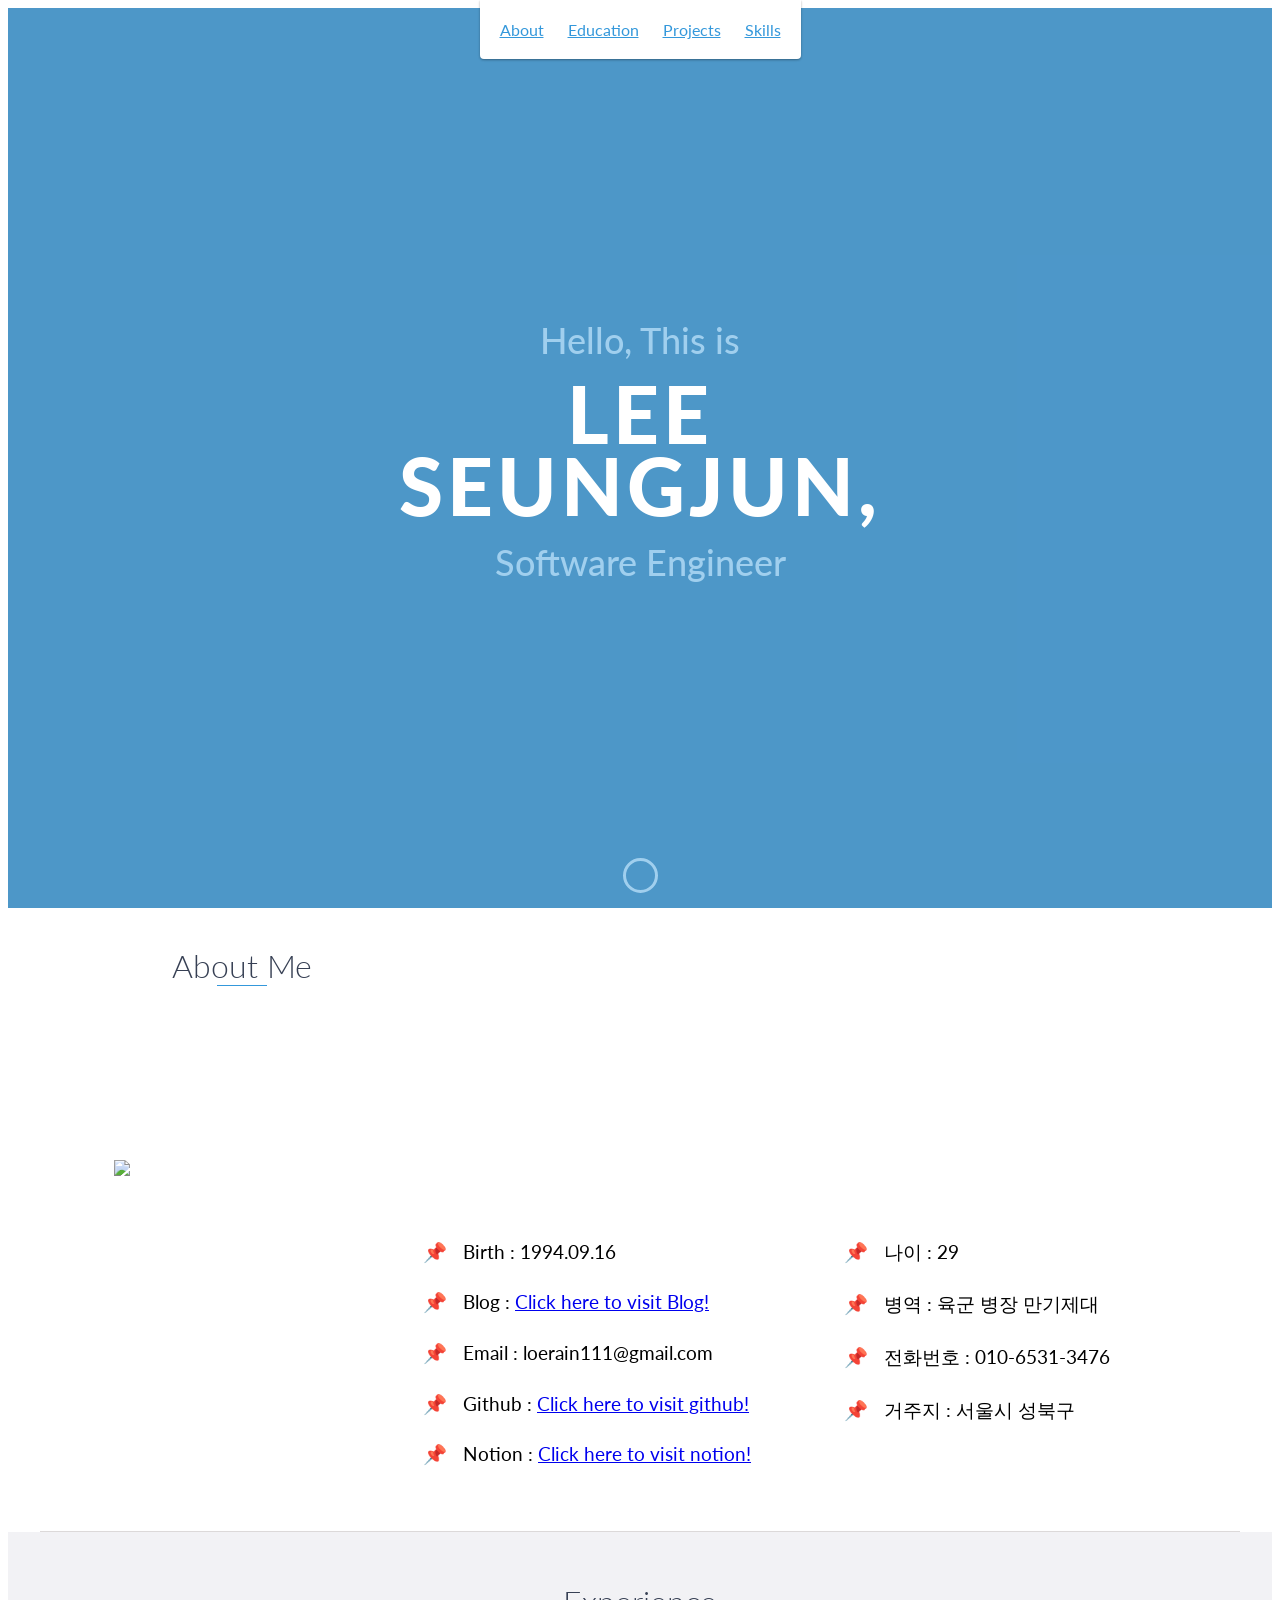
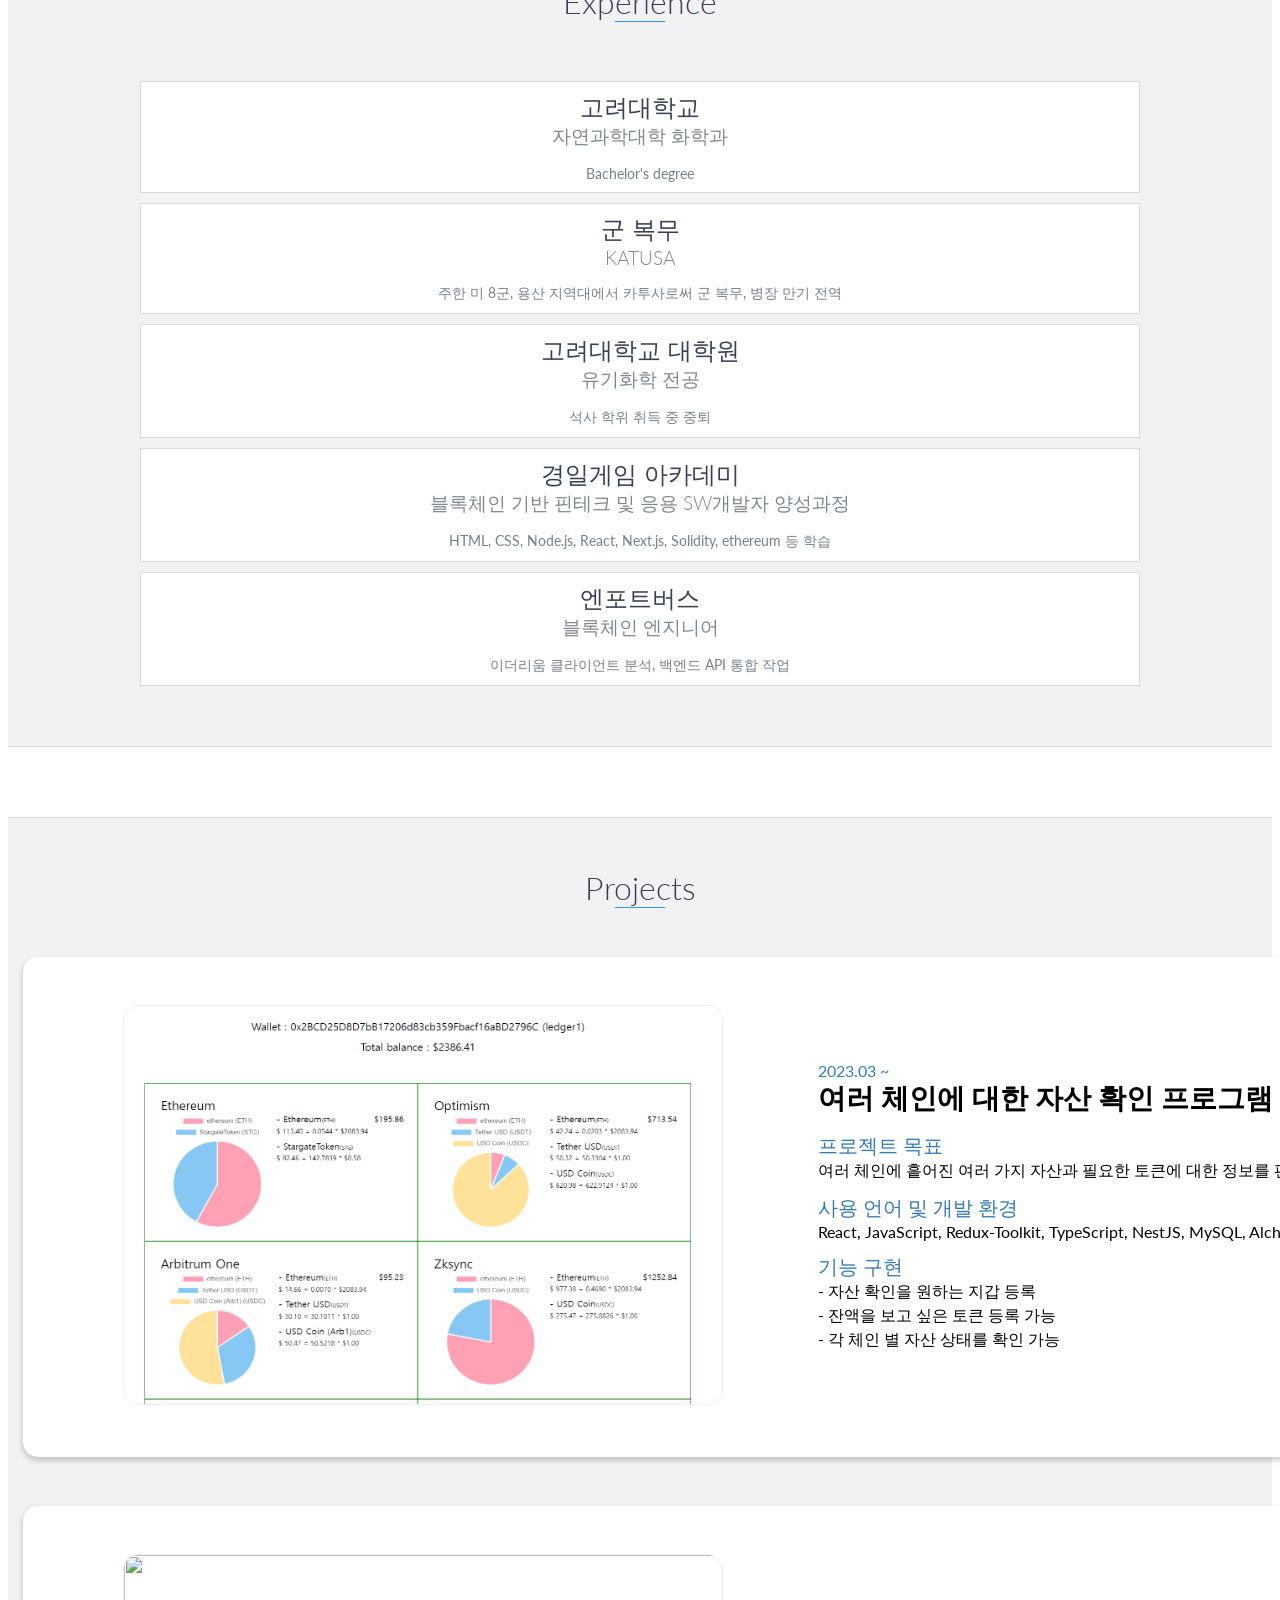
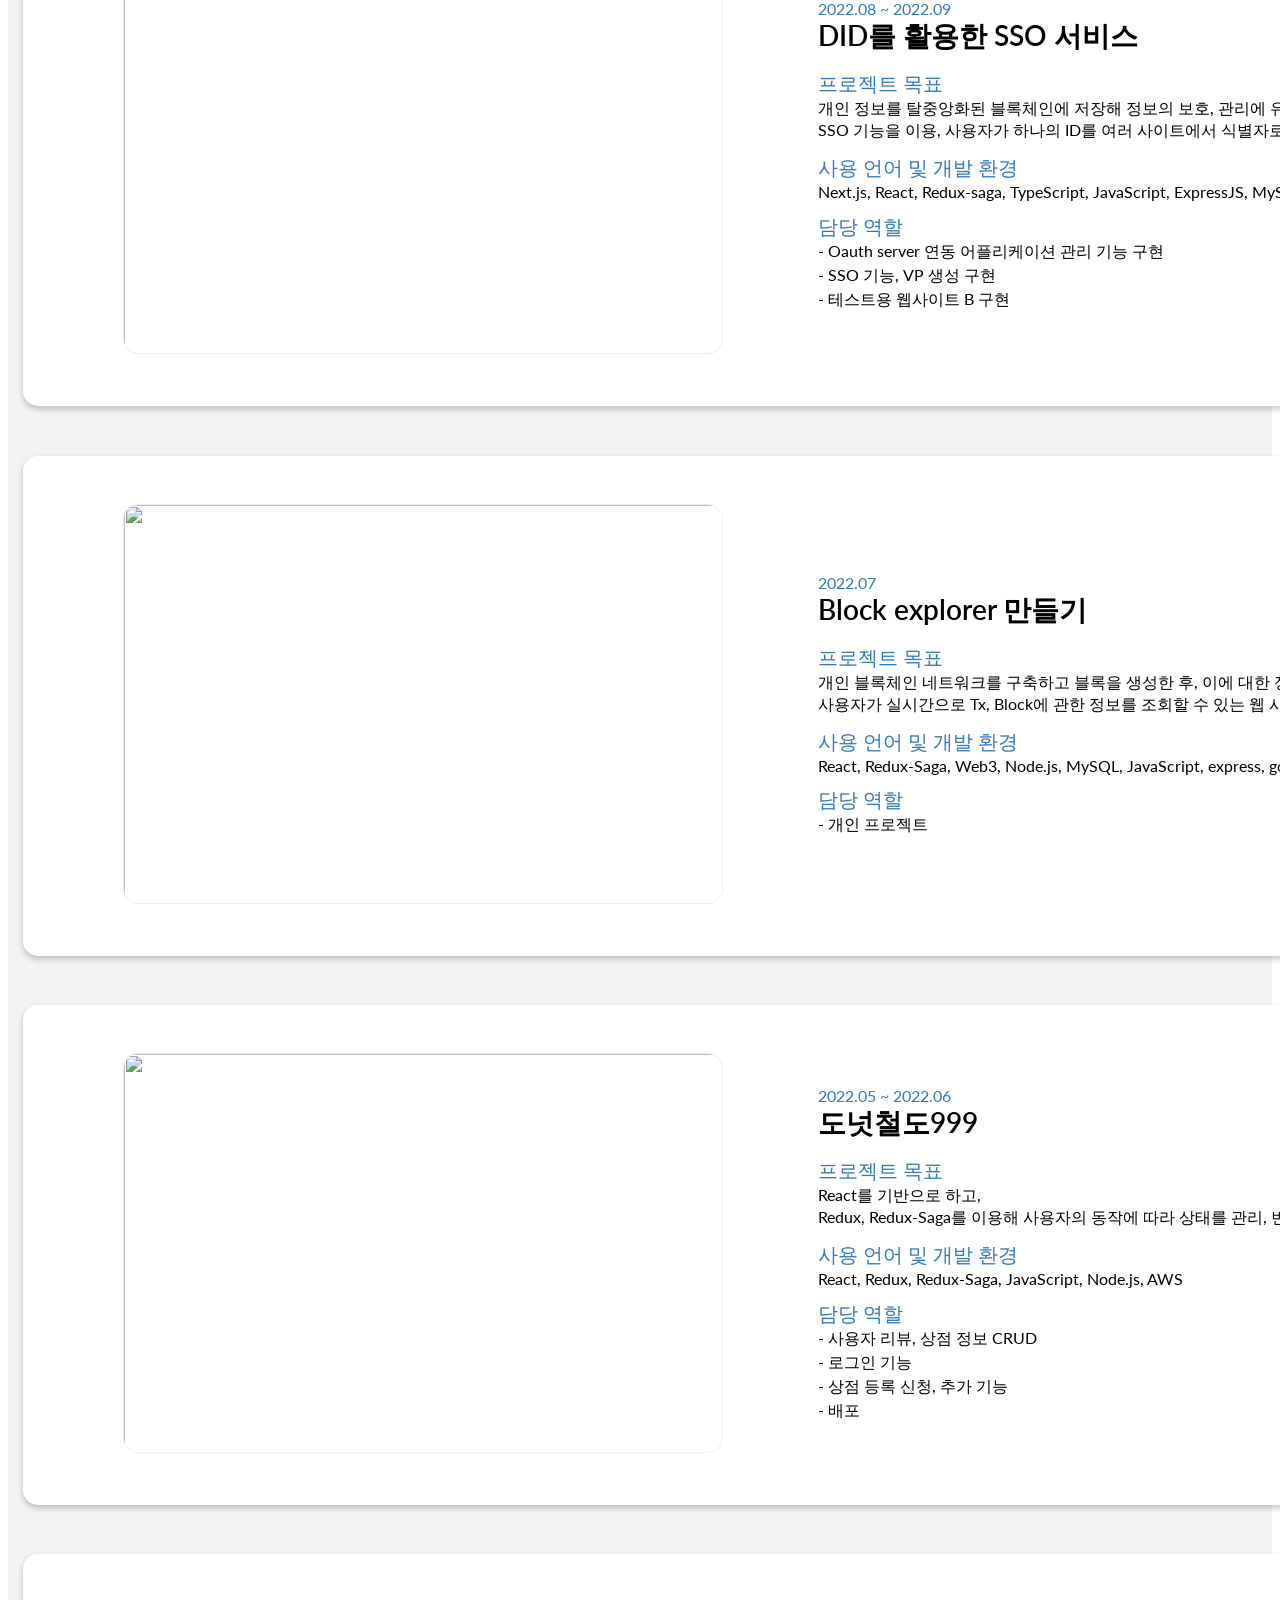
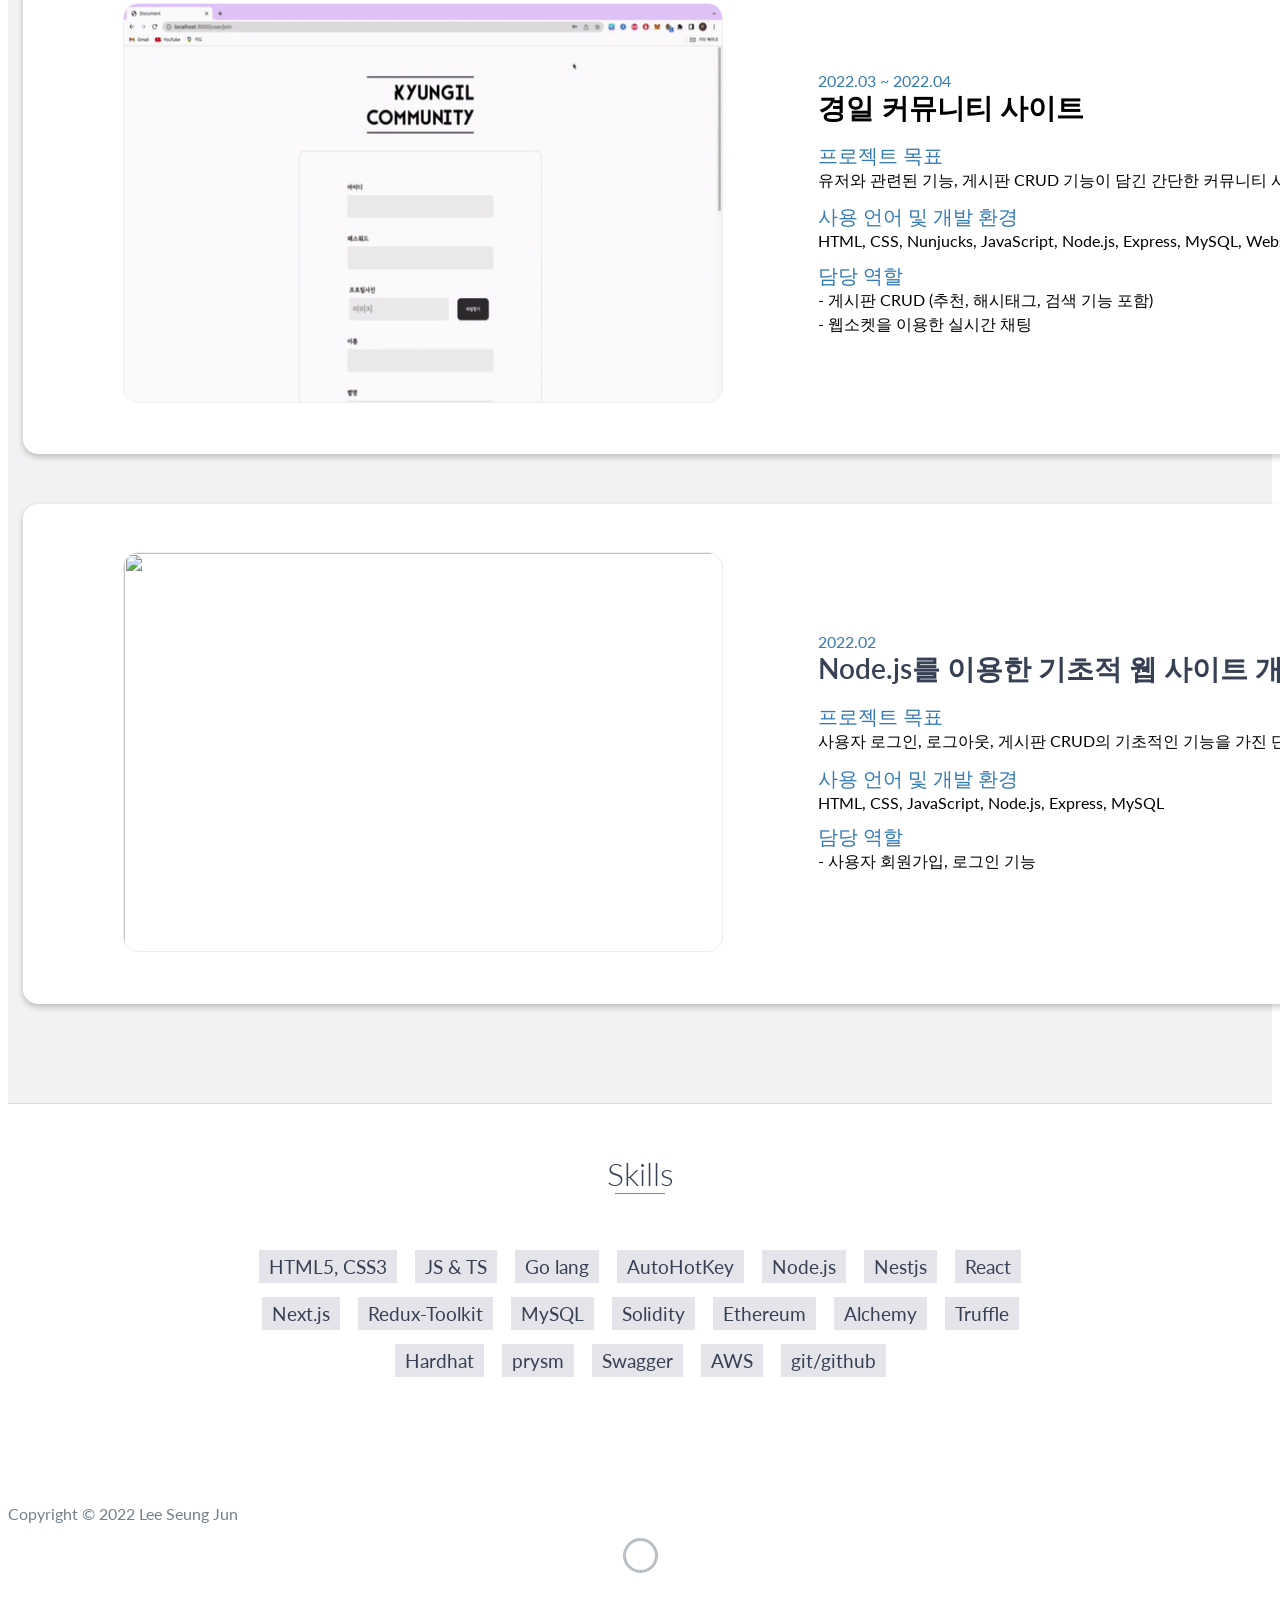
==== index.html @ 58c40185 "minor fix" ====
<!DOCTYPE html>
<html class="no-js" lang="en">
        <head>
                <meta charset="utf-8" />
                <meta http-equiv="X-UA-Compatible" content="IE=edge" />
                <meta
                        name="viewport"
                        content="width=device-width, initial-scale=1"
                />
                <title>Lee SeungJun Portfolio</title>
                <link
                        rel="shortcut icon"
                        href="favicon.ico"
                        type="image/x-icon"
                />
                <link rel="icon" href="favicon.ico" type="image/x-icon" />
                <link
                        href="https://fonts.googleapis.com/css?family=Lato:300,400,700,900"
                        rel="stylesheet"
                />
                <link
                        rel="stylesheet"
                        href="libs/font-awesome/css/font-awesome.min.css"
                />
                <link href="css/bootstrap.min.css" rel="stylesheet" />
                <link href="css/styles.css" rel="stylesheet" />
        </head>

        <body>
                <div id="mobile-menu-open" class="shadow-large">
                        <i class="fa fa-bars" aria-hidden="true"></i>
                </div>
                <!-- End #mobile-menu-toggle -->
                <header>
                        <div id="mobile-menu-close">
                                <span>Close</span>
                                <i class="fa fa-times" aria-hidden="true"></i>
                        </div>
                        <ul id="menu" class="shadow">
                                <li>
                                        <a href="#about">About</a>
                                </li>
                                <li>
                                        <a href="#education">Education</a>
                                </li>
                                <li>
                                        <a href="#projects">Projects</a>
                                </li>
                                <li>
                                        <a href="#skills">Skills</a>
                                </li>
                        </ul>
                </header>
                <!-- End header -->

                <div id="lead">
                        <div id="lead-content">
                                <h2>Hello, This is</h2>
                                <h1>Lee SeungJun,</h1>
                                <h2>Software Engineer</h2>
                        </div>
                        <!-- End #lead-content -->

                        <div id="lead-overlay"></div>

                        <div id="lead-down">
                                <span>
                                        <i
                                                class="fa fa-chevron-down"
                                                aria-hidden="true"
                                        ></i>
                                </span>
                        </div>
                        <!-- End #lead-down -->
                </div>
                <!-- End #lead -->

                <div id="about">
                        <div class="container">
                                <div class="row">
                                        <div class="col-md-4">
                                                <h2
                                                        class="heading"
                                                        id="aboutMe"
                                                >
                                                        About Me
                                                </h2>
                                        </div>

                                        <div class="myInfo">
                                                <div class="profile_image">
                                                        <img
                                                                src="images/me2.jpeg"
                                                        />
                                                </div>

                                                <div class="informations">
                                                        <div>
                                                                <ul>
                                                                        <li>
                                                                                Birth
                                                                                :
                                                                                1994.09.16
                                                                        </li>
                                                                        <li
                                                                                id="blog"
                                                                        >
                                                                                Blog
                                                                                :
                                                                                <a
                                                                                        href="https://liferesetbutton.tistory.com"
                                                                                >
                                                                                        Click
                                                                                        here
                                                                                        to
                                                                                        visit
                                                                                        Blog!
                                                                                </a>
                                                                        </li>
                                                                        <li>
                                                                                Email
                                                                                :
                                                                                loerain111@gmail.com
                                                                        </li>
                                                                        <li
                                                                                id="github"
                                                                        >
                                                                                Github
                                                                                :
                                                                                <a
                                                                                        href="https://github.com/steamdollar"
                                                                                >
                                                                                        Click
                                                                                        here
                                                                                        to
                                                                                        visit
                                                                                        github!
                                                                                </a>
                                                                        </li>
                                                                        <li
                                                                                id="notion"
                                                                        >
                                                                                Notion
                                                                                :
                                                                                <a
                                                                                        href="https://marsh-fan-c4d.notion.site/Study-c87c4e9a7981449e97b9efefe4740641"
                                                                                >
                                                                                        Click
                                                                                        here
                                                                                        to
                                                                                        visit
                                                                                        notion!
                                                                                </a>
                                                                        </li>
                                                                </ul>
                                                        </div>
                                                </div>
                                                <div class="informations">
                                                        <div>
                                                                <ul>
                                                                        <li>
                                                                                나이
                                                                                :
                                                                                29
                                                                        </li>
                                                                        <li>
                                                                                병역
                                                                                :
                                                                                육군
                                                                                병장
                                                                                만기제대
                                                                        </li>
                                                                        <li>
                                                                                전화번호
                                                                                :
                                                                                010-6531-3476
                                                                        </li>
                                                                        <li>
                                                                                거주지
                                                                                :
                                                                                서울시
                                                                                성북구
                                                                        </li>
                                                                </ul>
                                                        </div>
                                                </div>
                                        </div>
                                </div>
                        </div>
                </div>
                <!-- End #about -->

                <div id="experience" class="background-alt">
                        <h2 class="heading">Experience</h2>

                        <div id="experience-timeline">
                                <div data-date="Mar 2014 – Feb 2020">
                                        <h3>고려대학교</h3>
                                        <h4>자연과학대학 화학과</h4>
                                        <p>Bachelor's degree</p>
                                </div>

                                <div data-date="Dec 2016 – Sep 2018">
                                        <h3>군 복무</h3>
                                        <h4>KATUSA</h4>
                                        <p>
                                                주한 미 8군, 용산 지역대에서
                                                카투사로써 군 복무, 병장 만기
                                                전역
                                        </p>
                                </div>

                                <div data-date="Mar 2020 – Sep 2021">
                                        <h3>고려대학교 대학원</h3>
                                        <h4>유기화학 전공</h4>
                                        <p>석사 학위 취득 중 중퇴</p>
                                </div>

                                <div data-date="Dec 2021 – Oct 2022">
                                        <h3>경일게임 아카데미</h3>
                                        <h4>
                                                블록체인 기반 핀테크 및 응용
                                                SW개발자 양성과정
                                        </h4>
                                        <p>
                                                HTML, CSS, Node.js, React,
                                                Next.js, Solidity, ethereum 등
                                                학습
                                        </p>
                                </div>

                                <div data-date="Oct 2022 – present">
                                        <h3>엔포트버스</h3>
                                        <h4>블록체인 엔지니어</h4>
                                        <p>
                                                이더리움 클라이언트 분석, 백엔드
                                                API 통합 작업
                                        </p>
                                </div>
                        </div>
                </div>
                <!-- End #experience -->

                <div id="education">
                        <!-- <h2 class="heading">Education</h2>
        <div class="education-block">
            <h3>Korea University</h3>
            <span class="education-date">Mar 2014 - Feb 2020</span>
            <h4>Bachelor of Chemistry</h4>
            <p>
                
            </p>
        </div> -->
                        <!-- End .education-block -->

                        <!-- <div class="education-block">
            <h3>University of Ottawa</h3>
            <span class="education-date">Sept 2016 - Sept 2017</span>
            <h4>Bachelor of Science in Computer Science</h4>
            <ul>
                <li>
                    Lorem ipsum dolor sit amet, consectetur adipiscing elit.
                </li>
                <li>
                    Lorem ipsum dolor sit amet, consectetur adipiscing elit.
                </li>
                <li>
                    Lorem ipsum dolor sit amet, consectetur adipiscing elit.
                </li>
            </ul>
        </div> -->
                        <!-- End .education-block -->
                </div>
                <!-- End #education -->

                <div id="projects" class="background-alt">
                        <h2 class="heading">Projects</h2>
                        <div class="container">
                                <div class="row">
                                        <div
                                                class="project shadow-large project_box"
                                        >
                                                <div
                                                        class="project-image project_image"
                                                >
                                                        <a
                                                                href="https://github.com/steamdollar/calculator"
                                                        >
                                                                <img
                                                                        src="images/wallet_asset.PNG"
                                                                />
                                                        </a>
                                                </div>
                                                <!-- End .project-image -->
                                                <div
                                                        class="project-info project_info"
                                                >
                                                        <span
                                                                class="project_date"
                                                                >2023.03 ~</span
                                                        >
                                                        <h3
                                                                class="project_title"
                                                                id="DID_title"
                                                        >
                                                                <a
                                                                        href="https://github.com/steamdollar/calculator"
                                                                        >여러
                                                                        체인에
                                                                        대한
                                                                        자산
                                                                        확인
                                                                        프로그램</a
                                                                >
                                                        </h3>
                                                        <div>
                                                                <div
                                                                        class="conditions"
                                                                >
                                                                        <span
                                                                                class="info_metadata"
                                                                                >프로젝트
                                                                                목표</span
                                                                        >
                                                                        <div>
                                                                                여러
                                                                                체인에
                                                                                흩어진
                                                                                여러
                                                                                가지
                                                                                자산과
                                                                                필요한
                                                                                토큰에
                                                                                대한
                                                                                정보를
                                                                                편리하게
                                                                                확인
                                                                        </div>
                                                                </div>
                                                                <div
                                                                        class="conditions"
                                                                >
                                                                        <span
                                                                                class="info_metadata"
                                                                                >사용
                                                                                언어
                                                                                및
                                                                                개발
                                                                                환경</span
                                                                        >
                                                                        <div>
                                                                                React,
                                                                                JavaScript,
                                                                                Redux-Toolkit,
                                                                                TypeScript,
                                                                                NestJS,
                                                                                MySQL,
                                                                                Alchemy,
                                                                                Infura,
                                                                                EthersJS
                                                                        </div>
                                                                </div>
                                                                <div>
                                                                        <span
                                                                                class="info_metadata"
                                                                                >기능
                                                                                구현
                                                                        </span>
                                                                        <div
                                                                                class="role"
                                                                        >
                                                                                <div>
                                                                                        -
                                                                                        자산
                                                                                        확인을
                                                                                        원하는
                                                                                        지갑
                                                                                        등록
                                                                                </div>
                                                                                <div>
                                                                                        -
                                                                                        잔액을
                                                                                        보고
                                                                                        싶은
                                                                                        토큰
                                                                                        등록
                                                                                        가능
                                                                                </div>
                                                                                <div>
                                                                                        -
                                                                                        각
                                                                                        체인
                                                                                        별
                                                                                        자산
                                                                                        상태를
                                                                                        확인
                                                                                        가능
                                                                                </div>
                                                                        </div>
                                                                </div>
                                                        </div>
                                                </div>
                                                <!-- End .project-info -->
                                        </div>
                                        <!-- End .project -->
                                        <div
                                                class="project shadow-large project_box"
                                        >
                                                <div
                                                        class="project-image project_image"
                                                >
                                                        <a
                                                                href="https://github.com/steamdollar/DID_Project"
                                                        >
                                                                <img
                                                                        src="images/DID_main.png"
                                                                />
                                                        </a>
                                                </div>
                                                <!-- End .project-image -->
                                                <div
                                                        class="project-info project_info"
                                                >
                                                        <span
                                                                class="project_date"
                                                                >2022.08 ~
                                                                2022.09</span
                                                        >
                                                        <h3
                                                                class="project_title"
                                                                id="DID_title"
                                                        >
                                                                <a
                                                                        href="https://github.com/steamdollar/DID_Project"
                                                                        >DID를
                                                                        활용한
                                                                        SSO
                                                                        서비스</a
                                                                >
                                                        </h3>
                                                        <div>
                                                                <div
                                                                        class="conditions"
                                                                >
                                                                        <span
                                                                                class="info_metadata"
                                                                                >프로젝트
                                                                                목표</span
                                                                        >
                                                                        <div>
                                                                                개인
                                                                                정보를
                                                                                탈중앙화된
                                                                                블록체인에
                                                                                저장해
                                                                                정보의
                                                                                보호,
                                                                                관리에
                                                                                유리하도록
                                                                                하고,
                                                                                <br />
                                                                                SSO
                                                                                기능을
                                                                                이용,
                                                                                사용자가
                                                                                하나의
                                                                                ID를
                                                                                여러
                                                                                사이트에서
                                                                                식별자로
                                                                                사용할
                                                                                수
                                                                                있는
                                                                                서비스
                                                                                구현
                                                                        </div>
                                                                </div>
                                                                <div
                                                                        class="conditions"
                                                                >
                                                                        <span
                                                                                class="info_metadata"
                                                                                >사용
                                                                                언어
                                                                                및
                                                                                개발
                                                                                환경</span
                                                                        >
                                                                        <div>
                                                                                Next.js,
                                                                                React,
                                                                                Redux-saga,
                                                                                TypeScript,
                                                                                JavaScript,
                                                                                ExpressJS,
                                                                                MySQL,
                                                                                Alchemy,
                                                                                Web3.js,
                                                                                AWS,
                                                                                swagger
                                                                        </div>
                                                                </div>
                                                                <div>
                                                                        <span
                                                                                class="info_metadata"
                                                                                >담당
                                                                                역할</span
                                                                        >
                                                                        <div
                                                                                class="role"
                                                                        >
                                                                                <div>
                                                                                        -
                                                                                        Oauth
                                                                                        server
                                                                                        연동
                                                                                        어플리케이션
                                                                                        관리
                                                                                        기능
                                                                                        구현
                                                                                </div>
                                                                                <div>
                                                                                        -
                                                                                        SSO
                                                                                        기능,
                                                                                        VP
                                                                                        생성
                                                                                        구현
                                                                                </div>
                                                                                <div>
                                                                                        -
                                                                                        테스트용
                                                                                        웹사이트
                                                                                        B
                                                                                        구현
                                                                                </div>
                                                                        </div>
                                                                </div>
                                                        </div>
                                                </div>
                                                <!-- End .project-info -->
                                        </div>
                                        <!-- End .project -->

                                        <div
                                                class="project shadow-large project_box"
                                        >
                                                <div
                                                        class="project-image project_image"
                                                >
                                                        <a
                                                                href="https://github.com/steamdollar/block_explorer"
                                                        >
                                                                <img
                                                                        src="images/blk_ex_viewBlock.png"
                                                                />
                                                        </a>
                                                </div>
                                                <!-- End .project-image -->
                                                <div
                                                        class="project-info project_info"
                                                >
                                                        <span
                                                                class="project_date"
                                                                >2022.07</span
                                                        >
                                                        <h3
                                                                class="project_title"
                                                        >
                                                                <a
                                                                        href="https://github.com/steamdollar/block_explorer"
                                                                >
                                                                        Block
                                                                        explorer
                                                                        만들기
                                                                </a>
                                                        </h3>
                                                        <div>
                                                                <div
                                                                        class="conditions"
                                                                >
                                                                        <span
                                                                                class="info_metadata"
                                                                                >프로젝트
                                                                                목표</span
                                                                        >
                                                                        <div>
                                                                                개인
                                                                                블록체인
                                                                                네트워크를
                                                                                구축하고
                                                                                블록을
                                                                                생성한
                                                                                후,
                                                                                이에
                                                                                대한
                                                                                정보를
                                                                                가져와
                                                                                <br />사용자가
                                                                                실시간으로
                                                                                Tx,
                                                                                Block에
                                                                                관한
                                                                                정보를
                                                                                조회할
                                                                                수
                                                                                있는
                                                                                웹
                                                                                사이트
                                                                                만들기
                                                                        </div>
                                                                </div>
                                                                <div
                                                                        class="conditions"
                                                                >
                                                                        <span
                                                                                class="info_metadata"
                                                                                >사용
                                                                                언어
                                                                                및
                                                                                개발
                                                                                환경</span
                                                                        >
                                                                        <div>
                                                                                React,
                                                                                Redux-Saga,
                                                                                Web3,
                                                                                Node.js,
                                                                                MySQL,
                                                                                JavaScript,
                                                                                express,
                                                                                go-ethereum,
                                                                                Truffle
                                                                        </div>
                                                                </div>
                                                                <div>
                                                                        <span
                                                                                class="info_metadata"
                                                                                >담당
                                                                                역할</span
                                                                        >
                                                                        <div
                                                                                class="role"
                                                                        >
                                                                                <div>
                                                                                        -
                                                                                        개인
                                                                                        프로젝트
                                                                                </div>
                                                                        </div>
                                                                </div>
                                                        </div>
                                                </div>
                                                <!-- End .project-info -->
                                        </div>
                                        <!-- End .project -->

                                        <div
                                                class="project shadow-large project_box"
                                        >
                                                <div
                                                        class="project-image project_image"
                                                >
                                                        <a
                                                                href="https://github.com/steamdollar/ReactProject_donut999"
                                                        >
                                                                <img
                                                                        src="images/donut999_main.gif"
                                                                />
                                                        </a>
                                                </div>
                                                <!-- End .project-image -->
                                                <div
                                                        class="project-info project_info"
                                                >
                                                        <span
                                                                class="project_date"
                                                                >2022.05 ~
                                                                2022.06</span
                                                        >
                                                        <h3
                                                                class="project_title"
                                                        >
                                                                <a
                                                                        href="https://github.com/steamdollar/ReactProject_donut999"
                                                                >
                                                                        도넛철도999
                                                                </a>
                                                        </h3>
                                                        <div>
                                                                <div
                                                                        class="conditions"
                                                                >
                                                                        <span
                                                                                class="info_metadata"
                                                                                >프로젝트
                                                                                목표</span
                                                                        >
                                                                        <div>
                                                                                React를
                                                                                기반으로
                                                                                하고,
                                                                                <br />Redux,
                                                                                Redux-Saga를
                                                                                이용해
                                                                                사용자의
                                                                                동작에
                                                                                따라
                                                                                상태를
                                                                                관리,
                                                                                변경해주는
                                                                                리뷰
                                                                                사이트
                                                                                제작
                                                                        </div>
                                                                </div>
                                                                <div
                                                                        class="conditions"
                                                                >
                                                                        <span
                                                                                class="info_metadata"
                                                                                >사용
                                                                                언어
                                                                                및
                                                                                개발
                                                                                환경</span
                                                                        >
                                                                        <div>
                                                                                React,
                                                                                Redux,
                                                                                Redux-Saga,
                                                                                JavaScript,
                                                                                Node.js,
                                                                                AWS
                                                                        </div>
                                                                </div>
                                                                <div>
                                                                        <span
                                                                                class="info_metadata"
                                                                                >담당
                                                                                역할</span
                                                                        >
                                                                        <div
                                                                                class="role"
                                                                        >
                                                                                <div>
                                                                                        -
                                                                                        사용자
                                                                                        리뷰,
                                                                                        상점
                                                                                        정보
                                                                                        CRUD
                                                                                </div>
                                                                                <div>
                                                                                        -
                                                                                        로그인
                                                                                        기능
                                                                                </div>
                                                                                <div>
                                                                                        -
                                                                                        상점
                                                                                        등록
                                                                                        신청,
                                                                                        추가
                                                                                        기능
                                                                                </div>
                                                                                <div>
                                                                                        -
                                                                                        배포
                                                                                </div>
                                                                        </div>
                                                                </div>
                                                        </div>
                                                </div>
                                                <!-- End .project-info -->
                                        </div>
                                        <!-- End .project -->

                                        <div
                                                class="project shadow-large project_box"
                                        >
                                                <div
                                                        class="project-image project_image"
                                                >
                                                        <a
                                                                href="https://github.com/steamdollar/NodeProject"
                                                        >
                                                                <img
                                                                        src="images/kyungil_main.gif"
                                                                />
                                                        </a>
                                                </div>
                                                <!-- End .project-image -->
                                                <div
                                                        class="project-info project_info"
                                                >
                                                        <span
                                                                class="project_date"
                                                                >2022.03 ~
                                                                2022.04</span
                                                        >
                                                        <h3
                                                                class="project_title"
                                                        >
                                                                <a
                                                                        href="https://github.com/steamdollar/NodeProject"
                                                                >
                                                                        경일
                                                                        커뮤니티
                                                                        사이트
                                                                </a>
                                                        </h3>
                                                        <div>
                                                                <div
                                                                        class="conditions"
                                                                >
                                                                        <span
                                                                                class="info_metadata"
                                                                                >프로젝트
                                                                                목표</span
                                                                        >
                                                                        <div>
                                                                                유저와
                                                                                관련된
                                                                                기능,
                                                                                게시판
                                                                                CRUD
                                                                                기능이
                                                                                담긴
                                                                                간단한
                                                                                커뮤니티
                                                                                사이트
                                                                                제작
                                                                        </div>
                                                                </div>
                                                                <div
                                                                        class="conditions"
                                                                >
                                                                        <span
                                                                                class="info_metadata"
                                                                                >사용
                                                                                언어
                                                                                및
                                                                                개발
                                                                                환경</span
                                                                        >
                                                                        <div>
                                                                                HTML,
                                                                                CSS,
                                                                                Nunjucks,
                                                                                JavaScript,
                                                                                Node.js,
                                                                                Express,
                                                                                MySQL,
                                                                                Websocket
                                                                        </div>
                                                                </div>
                                                                <div>
                                                                        <span
                                                                                class="info_metadata"
                                                                                >담당
                                                                                역할</span
                                                                        >
                                                                        <div
                                                                                class="role"
                                                                        >
                                                                                <div>
                                                                                        -
                                                                                        게시판
                                                                                        CRUD
                                                                                        (추천,
                                                                                        해시태그,
                                                                                        검색
                                                                                        기능
                                                                                        포함)
                                                                                </div>
                                                                                <div>
                                                                                        -
                                                                                        웹소켓을
                                                                                        이용한
                                                                                        실시간
                                                                                        채팅
                                                                                </div>
                                                                        </div>
                                                                </div>
                                                        </div>
                                                </div>
                                                <!-- End .project-info -->
                                        </div>
                                        <!-- End .project -->

                                        <div
                                                class="project shadow-large project_box"
                                        >
                                                <div
                                                        class="project-image project_image"
                                                >
                                                        <a
                                                                href="https://github.com/steamdollar/NodeJs_Basic"
                                                        >
                                                                <img
                                                                        src="images/node_basic.gif"
                                                                />
                                                        </a>
                                                </div>
                                                <!-- End .project-image -->
                                                <div
                                                        class="project-info project_info"
                                                >
                                                        <span
                                                                class="project_date"
                                                                >2022.02</span
                                                        >
                                                        <h3
                                                                class="project_title"
                                                        >
                                                                Node.js를 이용한
                                                                기초적 웹 사이트
                                                                개발
                                                        </h3>
                                                        <div>
                                                                <div
                                                                        class="conditions"
                                                                >
                                                                        <span
                                                                                class="info_metadata"
                                                                                >프로젝트
                                                                                목표</span
                                                                        >
                                                                        <div>
                                                                                사용자
                                                                                로그인,
                                                                                로그아웃,
                                                                                게시판
                                                                                CRUD의
                                                                                기초적인
                                                                                기능을
                                                                                가진
                                                                                단일
                                                                                서버
                                                                                웹사이트
                                                                                제작
                                                                        </div>
                                                                </div>
                                                                <div
                                                                        class="conditions"
                                                                >
                                                                        <span
                                                                                class="info_metadata"
                                                                                >사용
                                                                                언어
                                                                                및
                                                                                개발
                                                                                환경</span
                                                                        >
                                                                        <div>
                                                                                HTML,
                                                                                CSS,
                                                                                JavaScript,
                                                                                Node.js,
                                                                                Express,
                                                                                MySQL
                                                                        </div>
                                                                </div>
                                                                <div>
                                                                        <span
                                                                                class="info_metadata"
                                                                                >담당
                                                                                역할</span
                                                                        >
                                                                        <div
                                                                                class="role"
                                                                        >
                                                                                <div>
                                                                                        -
                                                                                        사용자
                                                                                        회원가입,
                                                                                        로그인
                                                                                        기능
                                                                                </div>
                                                                        </div>
                                                                </div>
                                                        </div>
                                                </div>
                                                <!-- End .project-info -->
                                        </div>
                                        <!-- End .project -->
                                </div>
                        </div>
                </div>
                <!-- End #projects -->

                <div id="skills">
                        <h2 class="heading">Skills</h2>
                        <ul>
                                <li>HTML5, CSS3</li>
                                <li>JS & TS</li>
                                <li>Go lang</li>
                                <li>AutoHotKey</li>
                                <li>Node.js</li>
                                <li>Nestjs</li>
                                <li>React</li>
                                <li>Next.js</li>
                                <li>Redux-Toolkit</li>
                                <li>MySQL</li>
                                <li>Solidity</li>
                                <li>Ethereum</li>
                                <li>Alchemy</li>
                                <li>Truffle</li>
                                <li>Hardhat</li>
                                <li>prysm</li>
                                <li>Swagger</li>
                                <li>AWS</li>
                                <li>git/github</li>
                        </ul>
                </div>
                <!-- End #skills -->

                <!-- <div id="contact">
        <h2>Get in Touch</h2>
        <div id="contact-form">
            <form method="POST" action="https://formspree.io/email@email.com">
                <input type="hidden" name="_subject" value="Contact request from personal website" />
                <input type="email" name="_replyto" placeholder="Your email" required>
                <textarea name="message" placeholder="Your message" required></textarea>
                <button type="submit">Send</button>
            </form>
        </div>
        
    </div> -->
                <!-- End #contact -->

                <footer>
                        <div class="container">
                                <div class="row">
                                        <div class="col-sm-5 copyright">
                                                <p>
                                                        Copyright &copy;
                                                        <span id="current-year"
                                                                >2022</span
                                                        >
                                                        Lee Seung Jun
                                                </p>
                                        </div>
                                        <div class="col-sm-2 top">
                                                <span id="to-top">
                                                        <i
                                                                class="fa fa-chevron-up"
                                                                aria-hidden="true"
                                                        ></i>
                                                </span>
                                        </div>
                                        <div class="col-sm-5 social">
                                                <ul>
                                                        <li>
                                                                <a
                                                                        href="https://github.com/steamdollar"
                                                                        target="_blank"
                                                                        ><i
                                                                                class="fa fa-github"
                                                                                aria-hidden="true"
                                                                        ></i
                                                                ></a>
                                                        </li>
                                                        <!-- <li>
                            <a href="https://stackoverflow.com/" target="_blank"><i class="fa fa-stack-overflow" aria-hidden="true"></i></a>
                        </li>
                        <li>
                            <a href="https://linkedin.com/" target="_blank"><i class="fa fa-linkedin" aria-hidden="true"></i></a>
                        </li>
                        <li>
                            <a href="https://www.facebook.com/" target="_blank"><i class="fa fa-facebook" aria-hidden="true"></i></a>
                        </li>
                        <li>
                            <a href="https://twitter.com/" target="_blank"><i class="fa fa-twitter" aria-hidden="true"></i></a>
                        </li> -->
                                                        <li>
                                                                <a
                                                                        href="https://liferesetbutton.tistory.com"
                                                                        target="_blank"
                                                                        ><i
                                                                                class="fa fa-google-plus"
                                                                                aria-hidden="true"
                                                                        ></i
                                                                ></a>
                                                        </li>
                                                </ul>
                                        </div>
                                </div>
                        </div>
                </footer>
                <!-- End footer -->

                <script src="https://ajax.googleapis.com/ajax/libs/jquery/1.12.4/jquery.min.js"></script>
                <script src="js/scripts.min.js"></script>
        </body>
</html>
---- css/styles.css ----
/*!
    Title: Dev Portfolio Template
    Version: 1.2.2
    Last Change: 03/25/2020
    Author: Ryan Fitzgerald
    Repo: https://github.com/RyanFitzgerald/devportfolio-template
    Issues: https://github.com/RyanFitzgerald/devportfolio-template/issues

    Description: This file contains all the styles associated with the page
    that don't come from third party libraries. This file gets compiled using
    Gulp and send to the /css folder which is then loaded on the page.
*/

body {
        font-family: "Lato", sans-serif;
        font-size: 16px;
}
body.active {
        overflow: hidden;
        z-index: -1;
}
.no-js #experience-timeline > div {
        background: #fff;
        padding: 10px;
        margin-bottom: 10px;
        border: 1px solid #dcd9d9;
}
.no-js #experience-timeline > div h3 {
        font-size: 1.5em;
        font-weight: 300;
        color: #374054;
        display: inline-block;
        margin: 0;
}
.no-js #experience-timeline > div h4 {
        font-size: 1.2em;
        font-weight: 300;
        color: #7e8890;
        margin: 0 0 15px 0;
}
.no-js #experience-timeline > div p {
        color: #74808a;
        font-size: 0.9em;
        margin: 0;
}
.no-js #experience-timeline:before,
.no-js #experience-timeline:after {
        content: none;
}
@keyframes dropHeader {
        0% {
                transform: translateY(-100%);
        }
        100% {
                transform: translateY(0);
        }
}
header {
        position: absolute;
        top: 0;
        left: 0;
        right: 0;
        text-align: center;
        z-index: 10;
        animation-name: dropHeader;
        animation-iteration-count: 1;
        animation-timing-function: ease;
        animation-duration: 0.75s;
}
header ul {
        display: inline-block;
        background: #fff;
        text-align: center;
        padding: 10px;
        margin: 0;
        border-bottom-right-radius: 4px;
        border-bottom-left-radius: 4px;
}
header li {
        display: inline-block;
}
header a {
        display: block;
        color: #3498db;
        padding: 10px;
}
header a:hover {
        color: #217dbb;
        text-decoration: none;
        background: #eee;
        border-radius: 4px;
}
header a:focus {
        color: #3498db;
        text-decoration: none;
}
header.active {
        display: block;
}
header.sticky {
        position: fixed;
        z-index: 999;
}
#menu.active {
        display: block;
}
#mobile-menu-open {
        display: none;
        cursor: pointer;
        position: fixed;
        right: 15px;
        top: 10px;
        color: #3498db;
        font-size: 1.5em;
        z-index: 20;
        padding: 0 7px;
        border-radius: 4px;
        background: #fff;
}
#mobile-menu-close {
        display: none;
        text-align: right;
        width: 100%;
        background: #fff;
        font-size: 1.5em;
        padding-right: 15px;
        padding-top: 10px;
        cursor: pointer;
        color: #3498db;
}
#mobile-menu-close span {
        font-size: 0.5em;
        text-transform: uppercase;
}
#mobile-menu-close i {
        vertical-align: middle;
}
footer {
        padding: 50px 0;
}
.copyright {
        padding-top: 20px;
}
.copyright p {
        margin: 0;
        color: #74808a;
}
.top {
        text-align: center;
}
.top span {
        cursor: pointer;
        display: block;
        margin: 15px auto 0 auto;
        width: 35px;
        height: 35px;
        border-radius: 50%;
        border: 3px solid #b9bfc4;
        text-align: center;
}
.top i {
        color: #74808a;
}
.social {
        text-align: right;
}
.social ul {
        margin: 5px 0 0 0;
        padding: 0;
}
.social li {
        display: inline-block;
        font-size: 1.25em;
        list-style: none;
}
.social a {
        display: block;
        color: #74808a;
        padding: 10px;
}
.social a:hover {
        color: #3498db;
}
.btn-rounded-white {
        display: inline-block;
        color: #fff;
        padding: 15px 25px;
        border: 3px solid #fff;
        border-radius: 30px;
        transition: 0.5s ease all;
}
.btn-rounded-white:hover {
        color: #3498db;
        background: #fff;
        text-decoration: none;
}
.shadow {
        box-shadow: 0 1px 3px rgba(0, 0, 0, 0.12), 0 1px 2px rgba(0, 0, 0, 0.24);
}
.shadow-large {
        box-shadow: 0 3px 6px rgba(0, 0, 0, 0.08), 0 3px 6px rgba(0, 0, 0, 0.15);
}
.heading {
        position: relative;
        display: inline-block;
        font-size: 2em;
        font-weight: 300;
        margin: 0 0 30px 0;
}
.heading:after {
        position: absolute;
        content: "";
        top: 100%;
        height: 1px;
        width: 50px;
        left: 0;
        right: 0;
        margin: 0 auto;
        background: #3498db;
}
.background-alt {
        background: #f2f2f5;
}
#lead {
        position: relative;
        height: 100vh;
        min-height: 500px;
        max-height: 1080px;
        background: url(../images/lead-bg.jpg);
        background-size: cover;
        padding: 15px;
        overflow: hidden;
}
#lead-content {
        position: absolute;
        z-index: 10;
        top: 50%;
        left: 50%;
        transform: translate(-50%, -50%);
        text-align: center;
}
#lead-content h1,
#lead-content h2 {
        margin: 0;
}
#lead-content h1 {
        color: #fff;
        font-weight: 900;
        font-size: 5em;
        text-transform: uppercase;
        letter-spacing: 0.05em;
        line-height: 0.9em;
}
#lead-content h2 {
        color: #a0cfee;
        font-weight: 500;
        font-size: 2.25em;
        margin-bottom: 15px;
}
#lead-overlay {
        position: absolute;
        height: 100%;
        width: 100%;
        top: 0;
        right: 0;
        bottom: 0;
        left: 0;
        background: rgba(33, 125, 187, 0.8);
        z-index: 1;
}
#lead-down {
        position: absolute;
        left: 0;
        right: 0;
        width: 100%;
        text-align: center;
        z-index: 10;
        bottom: 15px;
        color: #fff;
}
#lead-down span {
        cursor: pointer;
        display: block;
        margin: 0 auto;
        width: 35px;
        height: 35px;
        border-radius: 50%;
        border: 3px solid #a0cfee;
        text-align: center;
}
#lead-down i {
        animation: pulsate 1.5s ease;
        animation-iteration-count: infinite;
        padding-top: 5px;
}
@keyframes pulsate {
        0% {
                transform: scale(1, 1);
        }
        50% {
                transform: scale(1.2, 1.2);
        }
        100% {
                transform: scale(1, 1);
        }
}
#about {
        padding: 75px 15px;
        border-bottom: 1px solid #dcd9d9;
}
#about h2 {
        color: #374054;
}
#about p {
        color: #74808a;
        margin: 0;
}
#experience {
        padding: 50px 15px;
        text-align: center;
        border-bottom: 1px solid #dcd9d9;
}
#experience h2 {
        color: #374054;
}
#experience-timeline {
        margin: 30px auto 0 auto;
        position: relative;
        max-width: 1000px;
}
#experience-timeline:before {
        position: absolute;
        content: "";
        top: 0;
        bottom: 0;
        left: 303px;
        right: auto;
        height: 100%;
        width: 3px;
        background: #3498db;
        z-index: 0;
}
#experience-timeline:after {
        position: absolute;
        content: "";
        width: 3px;
        height: 40px;
        background: #3498db;
        background: linear-gradient(to bottom, #3498db, rgba(52, 152, 219, 0));
        top: 100%;
        left: 303px;
}
.vtimeline-content {
        margin-left: 350px;
        background: #fff;
        border: 1px solid #e6e6e6;
        padding: 15px;
        border-radius: 3px;
        text-align: left;
}
.vtimeline-content h3 {
        font-size: 1.5em;
        font-weight: 300;
        color: #374054;
        display: inline-block;
        margin: 0;
}
.vtimeline-content h4 {
        font-size: 1.2em;
        font-weight: 300;
        color: #7e8890;
        margin: 0 0 15px 0;
}
.vtimeline-content p {
        color: #74808a;
        font-size: 0.9em;
        margin: 0;
}
.vtimeline-point {
        position: relative;
        display: block;
        vertical-align: top;
        margin-bottom: 30px;
}
.vtimeline-icon {
        position: relative;
        color: #fff;
        width: 50px;
        height: 50px;
        background: #3498db;
        border-radius: 50%;
        float: left;
        z-index: 99;
        margin-left: 280px;
}
.vtimeline-icon i {
        display: block;
        font-size: 2em;
        margin-top: 10px;
}
.vtimeline-date {
        width: 260px;
        text-align: right;
        position: absolute;
        left: 0;
        top: 10px;
        font-weight: 300;
        color: #374054;
}
#education {
        padding: 50px 15px 20px 15px;
        border-bottom: 1px solid #dcd9d9;
        text-align: center;
}
#education h2 {
        color: #374054;
        margin-bottom: 50px;
}
.education-block {
        max-width: 700px;
        margin: 0 auto 30px auto;
        padding: 15px;
        border: 1px solid #dcd9d9;
        text-align: left;
}
.education-block h3 {
        font-weight: 500;
        float: left;
        margin: 0;
        color: #374054;
}
.education-block span {
        color: #74808a;
        float: right;
}
.education-block h4 {
        color: #74808a;
        clear: both;
        font-weight: 500;
        margin: 0 0 15px 0;
}
.education-block p,
.education-block ul {
        margin: 0;
        color: #74808a;
        font-size: 0.9em;
}
.education-block ul {
        padding: 0 0 0 15px;
}
#projects {
        padding: 50px 15px;
        border-bottom: 1px solid #dcd9d9;
        text-align: center;
}
#projects h2 {
        color: #374054;
        margin-bottom: 50px;
}
.project {
        position: relative;
        max-width: 1500px;
        margin: 0 auto 30px auto;
        overflow: hidden;
        background: #fff;
        border-radius: 4px;
}
.project-image {
        float: left;
}
.project-info {
        position: absolute;
        top: 50%;
        transform: translateY(-50%);
        margin-left: 300px;
        padding: 15px;
}
.project-info h3 {
        font-size: 1.5em;
        font-weight: 300;
        color: #374054;
        margin: 0 0 15px 0;
}
.project-info p {
        color: #74808a;
        margin: 0 0 15px 0;
        font-size: 0.9em;
}
.no-image .project-info {
        position: relative;
        margin: 0;
        padding: 30px 15px;
        transform: none;
}
#more-projects {
        display: none;
}
#skills {
        padding: 50px 15px;
        text-align: center;
}
#skills h2 {
        color: #374054;
        margin-bottom: 50px;
}
#skills ul {
        display: block;
        margin: 0 auto;
        padding: 0;
        max-width: 800px;
}
#skills li {
        display: inline-block;
        margin: 7px;
        padding: 5px 10px;
        color: #374054;
        background: #e4e4ea;
        list-style: none;
        cursor: default;
        font-size: 1.2em;
}
#contact {
        padding: 50px 15px;
        background: #3498db;
        text-align: center;
}
#contact h2 {
        margin: 0 0 15px 0;
        color: #fff;
        font-weight: 500;
}
#contact-form {
        max-width: 500px;
        margin: 0 auto;
}
#contact-form input,
#contact-form textarea {
        display: block;
        width: 100%;
        padding: 10px;
        border-radius: 4px;
        border: none;
        margin-bottom: 10px;
        background: #1d6fa5;
        color: #fff;
        transition: 0.5s ease all;
}
#contact-form input::-webkit-input-placeholder,
#contact-form textarea::-webkit-input-placeholder {
        color: #fff;
}
#contact-form input:-moz-placeholder,
#contact-form textarea:-moz-placeholder {
        color: #fff;
        opacity: 1;
}
#contact-form input::-moz-placeholder,
#contact-form textarea::-moz-placeholder {
        color: #fff;
        opacity: 1;
}
#contact-form input:-ms-input-placeholder,
#contact-form textarea:-ms-input-placeholder {
        color: #fff;
}
#contact-form input:focus,
#contact-form textarea:focus {
        outline: none;
        background: #16527a;
}
#contact-form textarea {
        height: 150px;
        resize: none;
}
#contact-form button {
        display: block;
        width: 100%;
        background: #fff;
        border-radius: 4px;
        padding: 5px 10px;
        border: none;
        color: #3498db;
        font-weight: 700;
        box-shadow: 0 1px 3px rgba(0, 0, 0, 0.12), 0 1px 2px rgba(0, 0, 0, 0.24);
        transition: 0.5s ease all;
}
#contact-form button:hover {
        box-shadow: 0 10px 20px rgba(0, 0, 0, 0.19),
                0 6px 6px rgba(0, 0, 0, 0.23);
}
.optional-section {
        padding: 50px 15px;
        text-align: center;
        border-top: 1px solid #dcd9d9;
}
.optional-section h2 {
        color: #374054;
}
.optional-section-block {
        max-width: 700px;
        margin: 0 auto 30px auto;
        padding: 15px;
        border: 1px solid #dcd9d9;
        background: #fff;
        text-align: left;
}
.optional-section-block h3 {
        font-weight: 500;
        margin: 0 0 15px 0;
        color: #374054;
}
.optional-section-block h4 {
        color: #74808a;
        clear: both;
        font-weight: 500;
        margin: 0 0 15px 0;
}
.optional-section-block p,
.optional-section-block ul {
        margin: 0 0 15px 0;
        color: #74808a;
        font-size: 0.9em;
}
.optional-section-block ul {
        padding: 0 0 0 15px;
}
@media only screen and (max-width: 750px) {
        #experience-timeline:before,
        #experience-timeline:after {
                left: 23px;
        }
        .vtimeline-date {
                width: auto;
                text-align: left;
                position: relative;
                margin-bottom: 15px;
                display: block;
                margin-left: 70px;
        }
        .vtimeline-icon {
                margin-left: 0;
        }
        .vtimeline-content {
                margin-left: 70px;
        }
}
@media only screen and (max-width: 992px) {
        #lead {
                height: auto;
                min-height: auto;
                max-height: auto;
                padding: 100px 15px;
        }
        #lead-content {
                position: relative;
                transform: none;
                left: auto;
                top: auto;
        }
        #lead-content h1 {
                font-size: 3em;
        }
        #lead-content h2 {
                font-size: 1.75em;
        }
        #about {
                text-align: center;
        }
        #about p {
                text-align: left;
        }
}
@media only screen and (max-width: 768px) {
        header {
                position: fixed;
                display: none;
                z-index: 999;
                animation: none;
                bottom: 0;
                height: 100%;
        }
        #mobile-menu-open,
        #mobile-menu-close {
                display: block;
        }
        #menu {
                height: 100%;
                overflow-y: auto;
                box-shadow: none;
                border-radius: 0;
                width: 100%;
        }
        #menu li {
                display: block;
                margin-bottom: 10px;
        }
        #lead-content h1 {
                font-size: 2em;
        }
        #lead-content h2 {
                font-size: 1.3em;
        }
        #lead-content a {
                padding: 10px 20px;
        }
        #lead-down {
                display: none;
        }
        .education-block h3,
        .education-block span {
                float: none;
        }
        .project-image {
                display: none;
        }
        .project-info {
                position: relative;
                margin: 0;
                padding: 30px 15px;
                top: auto;
                transform: none;
        }
        footer {
                text-align: center;
        }
        .social {
                text-align: center;
        }
}
@media only screen and (max-width: 480px) {
        #lead-content h1 {
                font-size: 1.5em;
        }
        #lead-content h2 {
                font-size: 1em;
        }
        #lead-content a {
                font-size: 0.9em;
                padding: 5px 10px;
        }
}

* {
        box-sizing: border-box;
}

/* */
#lead-content > h1 {
        margin-bottom: 3%;
}

/**/
.blog_link {
        color: black;
}

.intro_list {
        color: #337ab7;
        list-style: decimal;
}

.intro_list > li {
        margin: 0 0 2% 0;
}

/* myInfo */

#about {
        padding-top: 3%;
        padding-bottom: 3%;
        margin: 0 auto;
        width: 1200px;
}

#aboutMe {
        margin-left: 10%;
        margin-bottom: 15%;
}

.myInfo {
        width: 100%;
        display: flex;
        justify-content: space-around;
}

/* .introduce {
    font-size: 20px;
    padding: 5% 0% 0% 2.5%;
    position: absolute;
    top: -0%;
} */

.profile_image {
        display: inline-block;
        width: 35%;
        margin-right: 5%;
        margin-left: 5%;
}

.informations {
        width: 70%;
        padding-top: 4.5%;
}

.informations > div > ul {
        list-style: none;
        font-size: 120%;
}

.informations > div > ul > li {
        margin: 7% 0 7% 0;
}

/* #blog {
    font-size: 92%;
}

#github {
    font-size: 92%;
} */

.informations > div > ul > li::before {
        content: "📌";
        margin-right: 3%;
}

.myInfo > div > img {
        width: 250px;
}

/*  project list */

.container {
        width: 100%;
}

.row {
        width: 100%;
}

.project_title {
        font-weight: 600 !important;
}

.project_title > a {
        text-decoration: none;
        color: black;
}

.project_box {
        display: flex;
        /* justify-content: space-around; */
        align-items: center;
        height: 500px;
        width: 1500px !important;
        overflow: visible !important;
        border-radius: 15px;
        margin-bottom: 4%;
}

.project_image {
        height: 600px;
        width: 600px;
        display: flex;
        align-items: center;
}

.project_image > a > img {
        height: 400px;
        width: 600px;
        margin: 0 5px 0 100px;
        border: 1px solid #eee;
        border-radius: 15px;
}

/* project info */

.project_info {
        margin: 0 0 0 48%;
        height: 500px;
        width: 1000px;
        padding: 5%;
        display: flex;
        flex-direction: column;
        justify-content: center;
        text-align: left;
}

.project_date {
        color: #337ab7;
        font-size: 100%;
}

.project_title {
        font-size: 175% !important;
}

.project_title::after {
        content: "";
}

.conditions {
        margin: 0 0 1.5% 0;
}

.info_metadata {
        color: #337ab7;
        font-size: 125%;
        margin: 0 0 0.25% 0;
}

.role > div {
        margin: 0 0 0.25% 0;
}

.view_project {
        font-size: 135%;
        font-weight: 500 !important;
}

#DID_title {
        font-size: 20px;
}
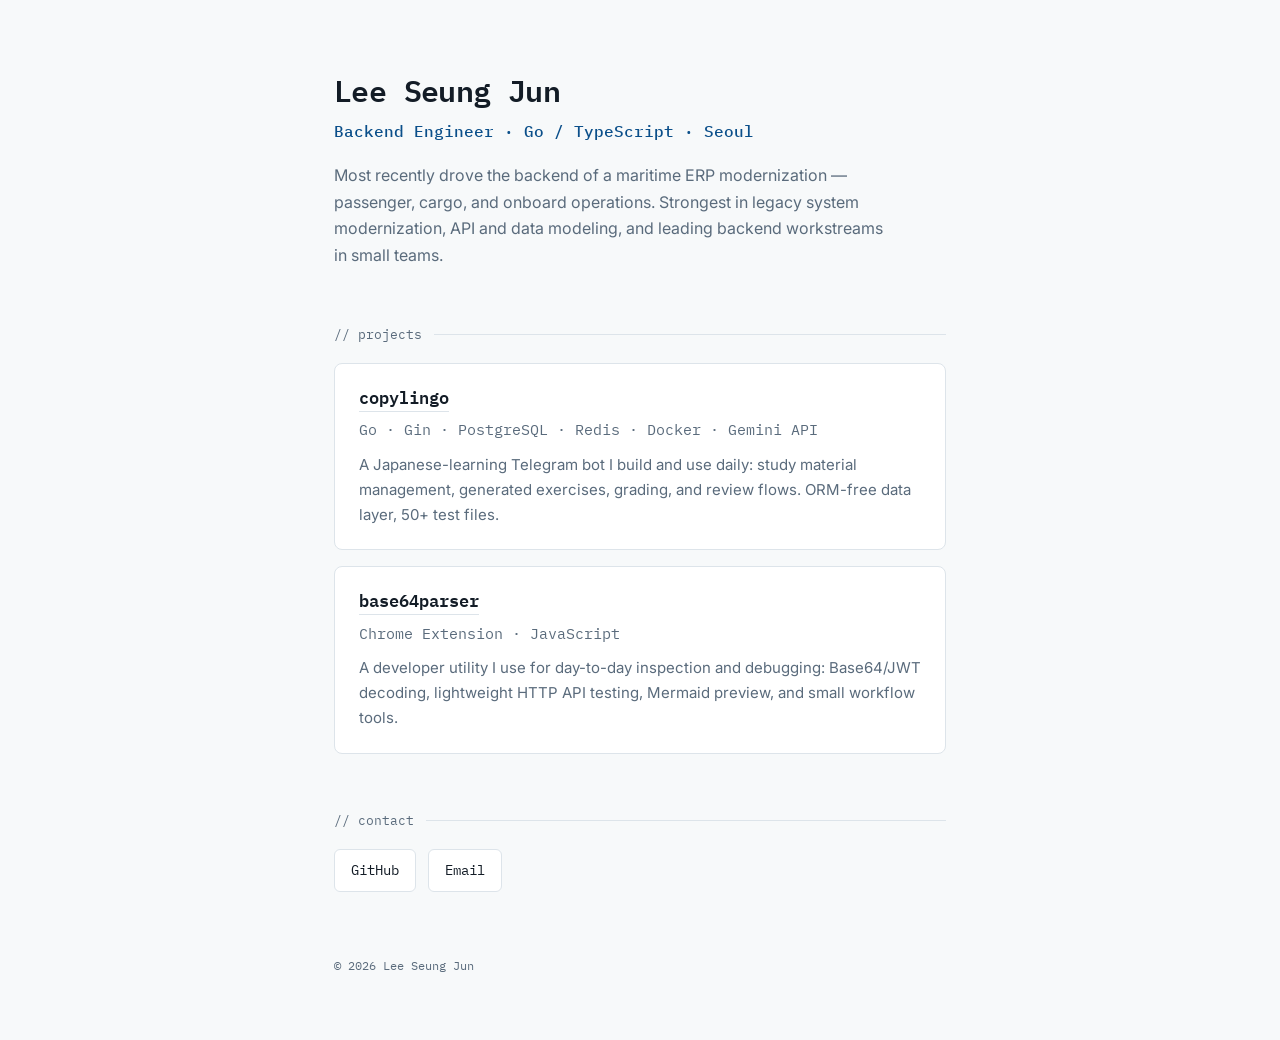
==== commit 5f7ae340: "Reset: minimal one-pager" ====
--- a/index.html
+++ b/index.html
@@ -1,1097 +1,114 @@
-<!DOCTYPE html>
-<html class="no-js" lang="en">
-        <head>
-                <meta charset="utf-8" />
-                <meta http-equiv="X-UA-Compatible" content="IE=edge" />
-                <meta
-                        name="viewport"
-                        content="width=device-width, initial-scale=1"
-                />
-                <title>Lee SeungJun Portfolio</title>
-                <link
-                        rel="shortcut icon"
-                        href="favicon.ico"
-                        type="image/x-icon"
-                />
-                <link rel="icon" href="favicon.ico" type="image/x-icon" />
-                <link
-                        href="https://fonts.googleapis.com/css?family=Lato:300,400,700,900"
-                        rel="stylesheet"
-                />
-                <link
-                        rel="stylesheet"
-                        href="libs/font-awesome/css/font-awesome.min.css"
-                />
-                <link href="css/bootstrap.min.css" rel="stylesheet" />
-                <link href="css/styles.css" rel="stylesheet" />
-        </head>
+<!doctype html>
+<html lang="en">
+<head>
+<meta charset="utf-8">
+<meta name="viewport" content="width=device-width, initial-scale=1">
+<title>Lee Seung Jun — Backend Engineer</title>
+<meta name="description" content="Backend engineer in Seoul. Go, TypeScript, relational databases, cloud deployments.">
+<link rel="preconnect" href="https://fonts.googleapis.com">
+<link rel="preconnect" href="https://fonts.gstatic.com" crossorigin>
+<link href="https://fonts.googleapis.com/css2?family=IBM+Plex+Mono:wght@400;500;600&family=Inter:wght@400;500;600&display=swap" rel="stylesheet">
+<style>
+  :root{
+    --bg:#f7f9fa; --ink:#131c26; --muted:#5a6b7c;
+    --accent:#0b4f8a; --line:#dde4ea; --card:#ffffff;
+  }
+  *{box-sizing:border-box;margin:0;padding:0}
+  html{scroll-behavior:smooth}
+  @media (prefers-reduced-motion:reduce){html{scroll-behavior:auto}}
+  body{
+    background:var(--bg); color:var(--ink);
+    font:16px/1.65 "Inter",system-ui,sans-serif;
+    -webkit-font-smoothing:antialiased;
+  }
+  .wrap{max-width:660px;margin:0 auto;padding:72px 24px 64px}
+  .mono{font-family:"IBM Plex Mono",ui-monospace,monospace}
 
-        <body>
-                <div id="mobile-menu-open" class="shadow-large">
-                        <i class="fa fa-bars" aria-hidden="true"></i>
-                </div>
-                <!-- End #mobile-menu-toggle -->
-                <header>
-                        <div id="mobile-menu-close">
-                                <span>Close</span>
-                                <i class="fa fa-times" aria-hidden="true"></i>
-                        </div>
-                        <ul id="menu" class="shadow">
-                                <li>
-                                        <a href="#about">About</a>
-                                </li>
-                                <li>
-                                        <a href="#education">Education</a>
-                                </li>
-                                <li>
-                                        <a href="#projects">Projects</a>
-                                </li>
-                                <li>
-                                        <a href="#skills">Skills</a>
-                                </li>
-                        </ul>
-                </header>
-                <!-- End header -->
+  /* header */
+  h1{font:600 30px/1.2 "IBM Plex Mono",ui-monospace,monospace;letter-spacing:-.02em}
+  .role{margin-top:10px;color:var(--accent);font-weight:500}
+  .lede{margin-top:18px;color:var(--muted);max-width:56ch}
 
-                <div id="lead">
-                        <div id="lead-content">
-                                <h2>Hello, This is</h2>
-                                <h1>Lee SeungJun,</h1>
-                                <h2>Software Engineer</h2>
-                        </div>
-                        <!-- End #lead-content -->
+  /* section eyebrow styled as a code comment — quiet, engineer's-document register */
+  .eyebrow{
+    font-family:"IBM Plex Mono",ui-monospace,monospace;
+    font-size:13px;color:var(--muted);
+    margin:56px 0 18px;display:flex;align-items:center;gap:12px;
+  }
+  .eyebrow::after{content:"";flex:1;height:1px;background:var(--line)}
 
-                        <div id="lead-overlay"></div>
+  /* projects */
+  .proj{
+    background:var(--card);border:1px solid var(--line);border-radius:8px;
+    padding:22px 24px;margin-bottom:16px;
+  }
+  .proj h2{font:600 17px/1.3 "IBM Plex Mono",ui-monospace,monospace}
+  .proj h2 a{color:var(--ink);text-decoration:none;border-bottom:1px solid var(--line)}
+  .proj h2 a:hover,.proj h2 a:focus-visible{color:var(--accent);border-color:var(--accent)}
+  .stack{margin-top:6px;font-family:"IBM Plex Mono",ui-monospace,monospace;font-size:12.5px;color:var(--accent)}
+  .proj p{margin-top:10px;color:var(--muted);font-size:15px}
 
-                        <div id="lead-down">
-                                <span>
-                                        <i
-                                                class="fa fa-chevron-down"
-                                                aria-hidden="true"
-                                        ></i>
-                                </span>
-                        </div>
-                        <!-- End #lead-down -->
-                </div>
-                <!-- End #lead -->
+  /* contact */
+  .links{display:flex;flex-wrap:wrap;gap:12px}
+  .links a{
+    font-family:"IBM Plex Mono",ui-monospace,monospace;font-size:14px;
+    color:var(--ink);text-decoration:none;
+    border:1px solid var(--line);border-radius:6px;padding:9px 16px;background:var(--card);
+  }
+  .links a:hover,.links a:focus-visible{border-color:var(--accent);color:var(--accent)}
+  a:focus-visible{outline:2px solid var(--accent);outline-offset:2px}
 
-                <div id="about">
-                        <div class="container">
-                                <div class="row">
-                                        <div class="col-md-4">
-                                                <h2
-                                                        class="heading"
-                                                        id="aboutMe"
-                                                >
-                                                        About Me
-                                                </h2>
-                                        </div>
+  footer{margin-top:64px;font-family:"IBM Plex Mono",ui-monospace,monospace;font-size:12px;color:var(--muted)}
+</style>
+</head>
+<body>
+<main class="wrap">
 
-                                        <div class="myInfo">
-                                                <div class="profile_image">
-                                                        <img
-                                                                src="images/me2.jpeg"
-                                                        />
-                                                </div>
+  <header>
+    <h1>Lee Seung Jun</h1>
+    <p class="role mono">Backend Engineer · Go / TypeScript · Seoul</p>
+    <p class="lede">
+      Most recently drove the backend of a maritime ERP modernization —
+      passenger, cargo, and onboard operations. Strongest in legacy system
+      modernization, API and data modeling, and leading backend workstreams
+      in small teams.
+    </p>
+  </header>
 
-                                                <div class="informations">
-                                                        <div>
-                                                                <ul>
-                                                                        <li>
-                                                                                Birth
-                                                                                :
-                                                                                1994.09.16
-                                                                        </li>
-                                                                        <li
-                                                                                id="blog"
-                                                                        >
-                                                                                Blog
-                                                                                :
-                                                                                <a
-                                                                                        href="https://liferesetbutton.tistory.com"
-                                                                                >
-                                                                                        Click
-                                                                                        here
-                                                                                        to
-                                                                                        visit
-                                                                                        Blog!
-                                                                                </a>
-                                                                        </li>
-                                                                        <li>
-                                                                                Email
-                                                                                :
-                                                                                loerain111@gmail.com
-                                                                        </li>
-                                                                        <li
-                                                                                id="github"
-                                                                        >
-                                                                                Github
-                                                                                :
-                                                                                <a
-                                                                                        href="https://github.com/steamdollar"
-                                                                                >
-                                                                                        Click
-                                                                                        here
-                                                                                        to
-                                                                                        visit
-                                                                                        github!
-                                                                                </a>
-                                                                        </li>
-                                                                        <li
-                                                                                id="notion"
-                                                                        >
-                                                                                Notion
-                                                                                :
-                                                                                <a
-                                                                                        href="https://marsh-fan-c4d.notion.site/Study-c87c4e9a7981449e97b9efefe4740641"
-                                                                                >
-                                                                                        Click
-                                                                                        here
-                                                                                        to
-                                                                                        visit
-                                                                                        notion!
-                                                                                </a>
-                                                                        </li>
-                                                                </ul>
-                                                        </div>
-                                                </div>
-                                                <div class="informations">
-                                                        <div>
-                                                                <ul>
-                                                                        <li>
-                                                                                나이
-                                                                                :
-                                                                                29
-                                                                        </li>
-                                                                        <li>
-                                                                                병역
-                                                                                :
-                                                                                육군
-                                                                                병장
-                                                                                만기제대
-                                                                        </li>
-                                                                        <li>
-                                                                                전화번호
-                                                                                :
-                                                                                010-6531-3476
-                                                                        </li>
-                                                                        <li>
-                                                                                거주지
-                                                                                :
-                                                                                서울시
-                                                                                성북구
-                                                                        </li>
-                                                                </ul>
-                                                        </div>
-                                                </div>
-                                        </div>
-                                </div>
-                        </div>
-                </div>
-                <!-- End #about -->
+  <p class="eyebrow">// projects</p>
 
-                <div id="experience" class="background-alt">
-                        <h2 class="heading">Experience</h2>
+  <article class="proj">
+    <h2><a href="https://github.com/steamdollar/copylingo">copylingo</a></h2>
+    <p class="stack">Go · Gin · PostgreSQL · Redis · Docker · Gemini API</p>
+    <p>
+      A Japanese-learning Telegram bot I build and use daily: study material
+      management, generated exercises, grading, and review flows.
+      ORM-free data layer, 50+ test files.
+    </p>
+  </article>
 
-                        <div id="experience-timeline">
-                                <div data-date="Mar 2014 – Feb 2020">
-                                        <h3>고려대학교</h3>
-                                        <h4>자연과학대학 화학과</h4>
-                                        <p>Bachelor's degree</p>
-                                </div>
+  <article class="proj">
+    <h2><a href="https://github.com/steamdollar/base64parser">base64parser</a></h2>
+    <p class="stack">Chrome Extension · JavaScript</p>
+    <p>
+      A developer utility I use for day-to-day inspection and debugging:
+      Base64/JWT decoding, lightweight HTTP API testing, Mermaid preview,
+      and small workflow tools.
+    </p>
+  </article>
 
-                                <div data-date="Dec 2016 – Sep 2018">
-                                        <h3>군 복무</h3>
-                                        <h4>KATUSA</h4>
-                                        <p>
-                                                주한 미 8군, 용산 지역대에서
-                                                카투사로써 군 복무, 병장 만기
-                                                전역
-                                        </p>
-                                </div>
+  <p class="eyebrow">// contact</p>
 
-                                <div data-date="Mar 2020 – Sep 2021">
-                                        <h3>고려대학교 대학원</h3>
-                                        <h4>유기화학 전공</h4>
-                                        <p>석사 학위 취득 중 중퇴</p>
-                                </div>
+  <nav class="links" aria-label="Contact links">
+    <a href="https://github.com/steamdollar">GitHub</a>
+    <!-- TODO: LinkedIn URL 확정 후 주석 해제
+    <a href="https://www.linkedin.com/in/YOUR_HANDLE">LinkedIn</a>
+    -->
+    <a href="mailto:loerain111@gmail.com">Email</a>
+  </nav>
 
-                                <div data-date="Dec 2021 – Oct 2022">
-                                        <h3>경일게임 아카데미</h3>
-                                        <h4>
-                                                블록체인 기반 핀테크 및 응용
-                                                SW개발자 양성과정
-                                        </h4>
-                                        <p>
-                                                HTML, CSS, Node.js, React,
-                                                Next.js, Solidity, ethereum 등
-                                                학습
-                                        </p>
-                                </div>
+  <footer>© 2026 Lee Seung Jun</footer>
 
-                                <div data-date="Oct 2022 – present">
-                                        <h3>엔포트버스</h3>
-                                        <h4>블록체인 엔지니어</h4>
-                                        <p>
-                                                이더리움 클라이언트 분석, 백엔드
-                                                API 통합 작업
-                                        </p>
-                                </div>
-                        </div>
-                </div>
-                <!-- End #experience -->
-
-                <div id="education">
-                        <!-- <h2 class="heading">Education</h2>
-        <div class="education-block">
-            <h3>Korea University</h3>
-            <span class="education-date">Mar 2014 - Feb 2020</span>
-            <h4>Bachelor of Chemistry</h4>
-            <p>
-                
-            </p>
-        </div> -->
-                        <!-- End .education-block -->
-
-                        <!-- <div class="education-block">
-            <h3>University of Ottawa</h3>
-            <span class="education-date">Sept 2016 - Sept 2017</span>
-            <h4>Bachelor of Science in Computer Science</h4>
-            <ul>
-                <li>
-                    Lorem ipsum dolor sit amet, consectetur adipiscing elit.
-                </li>
-                <li>
-                    Lorem ipsum dolor sit amet, consectetur adipiscing elit.
-                </li>
-                <li>
-                    Lorem ipsum dolor sit amet, consectetur adipiscing elit.
-                </li>
-            </ul>
-        </div> -->
-                        <!-- End .education-block -->
-                </div>
-                <!-- End #education -->
-
-                <div id="projects" class="background-alt">
-                        <h2 class="heading">Projects</h2>
-                        <div class="container">
-                                <div class="row">
-                                        <div
-                                                class="project shadow-large project_box"
-                                        >
-                                                <div
-                                                        class="project-image project_image"
-                                                >
-                                                        <a
-                                                                href="https://github.com/steamdollar/calculator"
-                                                        >
-                                                                <img
-                                                                        src="images/wallet_asset.PNG"
-                                                                />
-                                                        </a>
-                                                </div>
-                                                <!-- End .project-image -->
-                                                <div
-                                                        class="project-info project_info"
-                                                >
-                                                        <span
-                                                                class="project_date"
-                                                                >2023.03 ~</span
-                                                        >
-                                                        <h3
-                                                                class="project_title"
-                                                                id="DID_title"
-                                                        >
-                                                                <a
-                                                                        href="https://github.com/steamdollar/calculator"
-                                                                        >여러
-                                                                        체인에
-                                                                        대한
-                                                                        자산
-                                                                        확인
-                                                                        프로그램</a
-                                                                >
-                                                        </h3>
-                                                        <div>
-                                                                <div
-                                                                        class="conditions"
-                                                                >
-                                                                        <span
-                                                                                class="info_metadata"
-                                                                                >프로젝트
-                                                                                목표</span
-                                                                        >
-                                                                        <div>
-                                                                                여러
-                                                                                체인에
-                                                                                흩어진
-                                                                                여러
-                                                                                가지
-                                                                                자산과
-                                                                                필요한
-                                                                                토큰에
-                                                                                대한
-                                                                                정보를
-                                                                                편리하게
-                                                                                확인
-                                                                        </div>
-                                                                </div>
-                                                                <div
-                                                                        class="conditions"
-                                                                >
-                                                                        <span
-                                                                                class="info_metadata"
-                                                                                >사용
-                                                                                언어
-                                                                                및
-                                                                                개발
-                                                                                환경</span
-                                                                        >
-                                                                        <div>
-                                                                                React,
-                                                                                JavaScript,
-                                                                                Redux-Toolkit,
-                                                                                TypeScript,
-                                                                                NestJS,
-                                                                                MySQL,
-                                                                                Alchemy,
-                                                                                Infura,
-                                                                                EthersJS
-                                                                        </div>
-                                                                </div>
-                                                                <div>
-                                                                        <span
-                                                                                class="info_metadata"
-                                                                                >기능
-                                                                                구현
-                                                                        </span>
-                                                                        <div
-                                                                                class="role"
-                                                                        >
-                                                                                <div>
-                                                                                        -
-                                                                                        자산
-                                                                                        확인을
-                                                                                        원하는
-                                                                                        지갑
-                                                                                        등록
-                                                                                </div>
-                                                                                <div>
-                                                                                        -
-                                                                                        잔액을
-                                                                                        보고
-                                                                                        싶은
-                                                                                        토큰
-                                                                                        등록
-                                                                                        가능
-                                                                                </div>
-                                                                                <div>
-                                                                                        -
-                                                                                        각
-                                                                                        체인
-                                                                                        별
-                                                                                        자산
-                                                                                        상태를
-                                                                                        확인
-                                                                                        가능
-                                                                                </div>
-                                                                        </div>
-                                                                </div>
-                                                        </div>
-                                                </div>
-                                                <!-- End .project-info -->
-                                        </div>
-                                        <!-- End .project -->
-                                        <div
-                                                class="project shadow-large project_box"
-                                        >
-                                                <div
-                                                        class="project-image project_image"
-                                                >
-                                                        <a
-                                                                href="https://github.com/steamdollar/DID_Project"
-                                                        >
-                                                                <img
-                                                                        src="images/DID_main.png"
-                                                                />
-                                                        </a>
-                                                </div>
-                                                <!-- End .project-image -->
-                                                <div
-                                                        class="project-info project_info"
-                                                >
-                                                        <span
-                                                                class="project_date"
-                                                                >2022.08 ~
-                                                                2022.09</span
-                                                        >
-                                                        <h3
-                                                                class="project_title"
-                                                                id="DID_title"
-                                                        >
-                                                                <a
-                                                                        href="https://github.com/steamdollar/DID_Project"
-                                                                        >DID를
-                                                                        활용한
-                                                                        SSO
-                                                                        서비스</a
-                                                                >
-                                                        </h3>
-                                                        <div>
-                                                                <div
-                                                                        class="conditions"
-                                                                >
-                                                                        <span
-                                                                                class="info_metadata"
-                                                                                >프로젝트
-                                                                                목표</span
-                                                                        >
-                                                                        <div>
-                                                                                개인
-                                                                                정보를
-                                                                                탈중앙화된
-                                                                                블록체인에
-                                                                                저장해
-                                                                                정보의
-                                                                                보호,
-                                                                                관리에
-                                                                                유리하도록
-                                                                                하고,
-                                                                                <br />
-                                                                                SSO
-                                                                                기능을
-                                                                                이용,
-                                                                                사용자가
-                                                                                하나의
-                                                                                ID를
-                                                                                여러
-                                                                                사이트에서
-                                                                                식별자로
-                                                                                사용할
-                                                                                수
-                                                                                있는
-                                                                                서비스
-                                                                                구현
-                                                                        </div>
-                                                                </div>
-                                                                <div
-                                                                        class="conditions"
-                                                                >
-                                                                        <span
-                                                                                class="info_metadata"
-                                                                                >사용
-                                                                                언어
-                                                                                및
-                                                                                개발
-                                                                                환경</span
-                                                                        >
-                                                                        <div>
-                                                                                Next.js,
-                                                                                React,
-                                                                                Redux-saga,
-                                                                                TypeScript,
-                                                                                JavaScript,
-                                                                                ExpressJS,
-                                                                                MySQL,
-                                                                                Alchemy,
-                                                                                Web3.js,
-                                                                                AWS,
-                                                                                swagger
-                                                                        </div>
-                                                                </div>
-                                                                <div>
-                                                                        <span
-                                                                                class="info_metadata"
-                                                                                >담당
-                                                                                역할</span
-                                                                        >
-                                                                        <div
-                                                                                class="role"
-                                                                        >
-                                                                                <div>
-                                                                                        -
-                                                                                        Oauth
-                                                                                        server
-                                                                                        연동
-                                                                                        어플리케이션
-                                                                                        관리
-                                                                                        기능
-                                                                                        구현
-                                                                                </div>
-                                                                                <div>
-                                                                                        -
-                                                                                        SSO
-                                                                                        기능,
-                                                                                        VP
-                                                                                        생성
-                                                                                        구현
-                                                                                </div>
-                                                                                <div>
-                                                                                        -
-                                                                                        테스트용
-                                                                                        웹사이트
-                                                                                        B
-                                                                                        구현
-                                                                                </div>
-                                                                        </div>
-                                                                </div>
-                                                        </div>
-                                                </div>
-                                                <!-- End .project-info -->
-                                        </div>
-                                        <!-- End .project -->
-
-                                        <div
-                                                class="project shadow-large project_box"
-                                        >
-                                                <div
-                                                        class="project-image project_image"
-                                                >
-                                                        <a
-                                                                href="https://github.com/steamdollar/block_explorer"
-                                                        >
-                                                                <img
-                                                                        src="images/blk_ex_viewBlock.png"
-                                                                />
-                                                        </a>
-                                                </div>
-                                                <!-- End .project-image -->
-                                                <div
-                                                        class="project-info project_info"
-                                                >
-                                                        <span
-                                                                class="project_date"
-                                                                >2022.07</span
-                                                        >
-                                                        <h3
-                                                                class="project_title"
-                                                        >
-                                                                <a
-                                                                        href="https://github.com/steamdollar/block_explorer"
-                                                                >
-                                                                        Block
-                                                                        explorer
-                                                                        만들기
-                                                                </a>
-                                                        </h3>
-                                                        <div>
-                                                                <div
-                                                                        class="conditions"
-                                                                >
-                                                                        <span
-                                                                                class="info_metadata"
-                                                                                >프로젝트
-                                                                                목표</span
-                                                                        >
-                                                                        <div>
-                                                                                개인
-                                                                                블록체인
-                                                                                네트워크를
-                                                                                구축하고
-                                                                                블록을
-                                                                                생성한
-                                                                                후,
-                                                                                이에
-                                                                                대한
-                                                                                정보를
-                                                                                가져와
-                                                                                <br />사용자가
-                                                                                실시간으로
-                                                                                Tx,
-                                                                                Block에
-                                                                                관한
-                                                                                정보를
-                                                                                조회할
-                                                                                수
-                                                                                있는
-                                                                                웹
-                                                                                사이트
-                                                                                만들기
-                                                                        </div>
-                                                                </div>
-                                                                <div
-                                                                        class="conditions"
-                                                                >
-                                                                        <span
-                                                                                class="info_metadata"
-                                                                                >사용
-                                                                                언어
-                                                                                및
-                                                                                개발
-                                                                                환경</span
-                                                                        >
-                                                                        <div>
-                                                                                React,
-                                                                                Redux-Saga,
-                                                                                Web3,
-                                                                                Node.js,
-                                                                                MySQL,
-                                                                                JavaScript,
-                                                                                express,
-                                                                                go-ethereum,
-                                                                                Truffle
-                                                                        </div>
-                                                                </div>
-                                                                <div>
-                                                                        <span
-                                                                                class="info_metadata"
-                                                                                >담당
-                                                                                역할</span
-                                                                        >
-                                                                        <div
-                                                                                class="role"
-                                                                        >
-                                                                                <div>
-                                                                                        -
-                                                                                        개인
-                                                                                        프로젝트
-                                                                                </div>
-                                                                        </div>
-                                                                </div>
-                                                        </div>
-                                                </div>
-                                                <!-- End .project-info -->
-                                        </div>
-                                        <!-- End .project -->
-
-                                        <div
-                                                class="project shadow-large project_box"
-                                        >
-                                                <div
-                                                        class="project-image project_image"
-                                                >
-                                                        <a
-                                                                href="https://github.com/steamdollar/ReactProject_donut999"
-                                                        >
-                                                                <img
-                                                                        src="images/donut999_main.gif"
-                                                                />
-                                                        </a>
-                                                </div>
-                                                <!-- End .project-image -->
-                                                <div
-                                                        class="project-info project_info"
-                                                >
-                                                        <span
-                                                                class="project_date"
-                                                                >2022.05 ~
-                                                                2022.06</span
-                                                        >
-                                                        <h3
-                                                                class="project_title"
-                                                        >
-                                                                <a
-                                                                        href="https://github.com/steamdollar/ReactProject_donut999"
-                                                                >
-                                                                        도넛철도999
-                                                                </a>
-                                                        </h3>
-                                                        <div>
-                                                                <div
-                                                                        class="conditions"
-                                                                >
-                                                                        <span
-                                                                                class="info_metadata"
-                                                                                >프로젝트
-                                                                                목표</span
-                                                                        >
-                                                                        <div>
-                                                                                React를
-                                                                                기반으로
-                                                                                하고,
-                                                                                <br />Redux,
-                                                                                Redux-Saga를
-                                                                                이용해
-                                                                                사용자의
-                                                                                동작에
-                                                                                따라
-                                                                                상태를
-                                                                                관리,
-                                                                                변경해주는
-                                                                                리뷰
-                                                                                사이트
-                                                                                제작
-                                                                        </div>
-                                                                </div>
-                                                                <div
-                                                                        class="conditions"
-                                                                >
-                                                                        <span
-                                                                                class="info_metadata"
-                                                                                >사용
-                                                                                언어
-                                                                                및
-                                                                                개발
-                                                                                환경</span
-                                                                        >
-                                                                        <div>
-                                                                                React,
-                                                                                Redux,
-                                                                                Redux-Saga,
-                                                                                JavaScript,
-                                                                                Node.js,
-                                                                                AWS
-                                                                        </div>
-                                                                </div>
-                                                                <div>
-                                                                        <span
-                                                                                class="info_metadata"
-                                                                                >담당
-                                                                                역할</span
-                                                                        >
-                                                                        <div
-                                                                                class="role"
-                                                                        >
-                                                                                <div>
-                                                                                        -
-                                                                                        사용자
-                                                                                        리뷰,
-                                                                                        상점
-                                                                                        정보
-                                                                                        CRUD
-                                                                                </div>
-                                                                                <div>
-                                                                                        -
-                                                                                        로그인
-                                                                                        기능
-                                                                                </div>
-                                                                                <div>
-                                                                                        -
-                                                                                        상점
-                                                                                        등록
-                                                                                        신청,
-                                                                                        추가
-                                                                                        기능
-                                                                                </div>
-                                                                                <div>
-                                                                                        -
-                                                                                        배포
-                                                                                </div>
-                                                                        </div>
-                                                                </div>
-                                                        </div>
-                                                </div>
-                                                <!-- End .project-info -->
-                                        </div>
-                                        <!-- End .project -->
-
-                                        <div
-                                                class="project shadow-large project_box"
-                                        >
-                                                <div
-                                                        class="project-image project_image"
-                                                >
-                                                        <a
-                                                                href="https://github.com/steamdollar/NodeProject"
-                                                        >
-                                                                <img
-                                                                        src="images/kyungil_main.gif"
-                                                                />
-                                                        </a>
-                                                </div>
-                                                <!-- End .project-image -->
-                                                <div
-                                                        class="project-info project_info"
-                                                >
-                                                        <span
-                                                                class="project_date"
-                                                                >2022.03 ~
-                                                                2022.04</span
-                                                        >
-                                                        <h3
-                                                                class="project_title"
-                                                        >
-                                                                <a
-                                                                        href="https://github.com/steamdollar/NodeProject"
-                                                                >
-                                                                        경일
-                                                                        커뮤니티
-                                                                        사이트
-                                                                </a>
-                                                        </h3>
-                                                        <div>
-                                                                <div
-                                                                        class="conditions"
-                                                                >
-                                                                        <span
-                                                                                class="info_metadata"
-                                                                                >프로젝트
-                                                                                목표</span
-                                                                        >
-                                                                        <div>
-                                                                                유저와
-                                                                                관련된
-                                                                                기능,
-                                                                                게시판
-                                                                                CRUD
-                                                                                기능이
-                                                                                담긴
-                                                                                간단한
-                                                                                커뮤니티
-                                                                                사이트
-                                                                                제작
-                                                                        </div>
-                                                                </div>
-                                                                <div
-                                                                        class="conditions"
-                                                                >
-                                                                        <span
-                                                                                class="info_metadata"
-                                                                                >사용
-                                                                                언어
-                                                                                및
-                                                                                개발
-                                                                                환경</span
-                                                                        >
-                                                                        <div>
-                                                                                HTML,
-                                                                                CSS,
-                                                                                Nunjucks,
-                                                                                JavaScript,
-                                                                                Node.js,
-                                                                                Express,
-                                                                                MySQL,
-                                                                                Websocket
-                                                                        </div>
-                                                                </div>
-                                                                <div>
-                                                                        <span
-                                                                                class="info_metadata"
-                                                                                >담당
-                                                                                역할</span
-                                                                        >
-                                                                        <div
-                                                                                class="role"
-                                                                        >
-                                                                                <div>
-                                                                                        -
-                                                                                        게시판
-                                                                                        CRUD
-                                                                                        (추천,
-                                                                                        해시태그,
-                                                                                        검색
-                                                                                        기능
-                                                                                        포함)
-                                                                                </div>
-                                                                                <div>
-                                                                                        -
-                                                                                        웹소켓을
-                                                                                        이용한
-                                                                                        실시간
-                                                                                        채팅
-                                                                                </div>
-                                                                        </div>
-                                                                </div>
-                                                        </div>
-                                                </div>
-                                                <!-- End .project-info -->
-                                        </div>
-                                        <!-- End .project -->
-
-                                        <div
-                                                class="project shadow-large project_box"
-                                        >
-                                                <div
-                                                        class="project-image project_image"
-                                                >
-                                                        <a
-                                                                href="https://github.com/steamdollar/NodeJs_Basic"
-                                                        >
-                                                                <img
-                                                                        src="images/node_basic.gif"
-                                                                />
-                                                        </a>
-                                                </div>
-                                                <!-- End .project-image -->
-                                                <div
-                                                        class="project-info project_info"
-                                                >
-                                                        <span
-                                                                class="project_date"
-                                                                >2022.02</span
-                                                        >
-                                                        <h3
-                                                                class="project_title"
-                                                        >
-                                                                Node.js를 이용한
-                                                                기초적 웹 사이트
-                                                                개발
-                                                        </h3>
-                                                        <div>
-                                                                <div
-                                                                        class="conditions"
-                                                                >
-                                                                        <span
-                                                                                class="info_metadata"
-                                                                                >프로젝트
-                                                                                목표</span
-                                                                        >
-                                                                        <div>
-                                                                                사용자
-                                                                                로그인,
-                                                                                로그아웃,
-                                                                                게시판
-                                                                                CRUD의
-                                                                                기초적인
-                                                                                기능을
-                                                                                가진
-                                                                                단일
-                                                                                서버
-                                                                                웹사이트
-                                                                                제작
-                                                                        </div>
-                                                                </div>
-                                                                <div
-                                                                        class="conditions"
-                                                                >
-                                                                        <span
-                                                                                class="info_metadata"
-                                                                                >사용
-                                                                                언어
-                                                                                및
-                                                                                개발
-                                                                                환경</span
-                                                                        >
-                                                                        <div>
-                                                                                HTML,
-                                                                                CSS,
-                                                                                JavaScript,
-                                                                                Node.js,
-                                                                                Express,
-                                                                                MySQL
-                                                                        </div>
-                                                                </div>
-                                                                <div>
-                                                                        <span
-                                                                                class="info_metadata"
-                                                                                >담당
-                                                                                역할</span
-                                                                        >
-                                                                        <div
-                                                                                class="role"
-                                                                        >
-                                                                                <div>
-                                                                                        -
-                                                                                        사용자
-                                                                                        회원가입,
-                                                                                        로그인
-                                                                                        기능
-                                                                                </div>
-                                                                        </div>
-                                                                </div>
-                                                        </div>
-                                                </div>
-                                                <!-- End .project-info -->
-                                        </div>
-                                        <!-- End .project -->
-                                </div>
-                        </div>
-                </div>
-                <!-- End #projects -->
-
-                <div id="skills">
-                        <h2 class="heading">Skills</h2>
-                        <ul>
-                                <li>HTML5, CSS3</li>
-                                <li>JS & TS</li>
-                                <li>Go lang</li>
-                                <li>AutoHotKey</li>
-                                <li>Node.js</li>
-                                <li>Nestjs</li>
-                                <li>React</li>
-                                <li>Next.js</li>
-                                <li>Redux-Toolkit</li>
-                                <li>MySQL</li>
-                                <li>Solidity</li>
-                                <li>Ethereum</li>
-                                <li>Alchemy</li>
-                                <li>Truffle</li>
-                                <li>Hardhat</li>
-                                <li>prysm</li>
-                                <li>Swagger</li>
-                                <li>AWS</li>
-                                <li>git/github</li>
-                        </ul>
-                </div>
-                <!-- End #skills -->
-
-                <!-- <div id="contact">
-        <h2>Get in Touch</h2>
-        <div id="contact-form">
-            <form method="POST" action="https://formspree.io/email@email.com">
-                <input type="hidden" name="_subject" value="Contact request from personal website" />
-                <input type="email" name="_replyto" placeholder="Your email" required>
-                <textarea name="message" placeholder="Your message" required></textarea>
-                <button type="submit">Send</button>
-            </form>
-        </div>
-        
-    </div> -->
-                <!-- End #contact -->
-
-                <footer>
-                        <div class="container">
-                                <div class="row">
-                                        <div class="col-sm-5 copyright">
-                                                <p>
-                                                        Copyright &copy;
-                                                        <span id="current-year"
-                                                                >2022</span
-                                                        >
-                                                        Lee Seung Jun
-                                                </p>
-                                        </div>
-                                        <div class="col-sm-2 top">
-                                                <span id="to-top">
-                                                        <i
-                                                                class="fa fa-chevron-up"
-                                                                aria-hidden="true"
-                                                        ></i>
-                                                </span>
-                                        </div>
-                                        <div class="col-sm-5 social">
-                                                <ul>
-                                                        <li>
-                                                                <a
-                                                                        href="https://github.com/steamdollar"
-                                                                        target="_blank"
-                                                                        ><i
-                                                                                class="fa fa-github"
-                                                                                aria-hidden="true"
-                                                                        ></i
-                                                                ></a>
-                                                        </li>
-                                                        <!-- <li>
-                            <a href="https://stackoverflow.com/" target="_blank"><i class="fa fa-stack-overflow" aria-hidden="true"></i></a>
-                        </li>
-                        <li>
-                            <a href="https://linkedin.com/" target="_blank"><i class="fa fa-linkedin" aria-hidden="true"></i></a>
-                        </li>
-                        <li>
-                            <a href="https://www.facebook.com/" target="_blank"><i class="fa fa-facebook" aria-hidden="true"></i></a>
-                        </li>
-                        <li>
-                            <a href="https://twitter.com/" target="_blank"><i class="fa fa-twitter" aria-hidden="true"></i></a>
-                        </li> -->
-                                                        <li>
-                                                                <a
-                                                                        href="https://liferesetbutton.tistory.com"
-                                                                        target="_blank"
-                                                                        ><i
-                                                                                class="fa fa-google-plus"
-                                                                                aria-hidden="true"
-                                                                        ></i
-                                                                ></a>
-                                                        </li>
-                                                </ul>
-                                        </div>
-                                </div>
-                        </div>
-                </footer>
-                <!-- End footer -->
-
-                <script src="https://ajax.googleapis.com/ajax/libs/jquery/1.12.4/jquery.min.js"></script>
-                <script src="js/scripts.min.js"></script>
-        </body>
+</main>
+</body>
 </html>
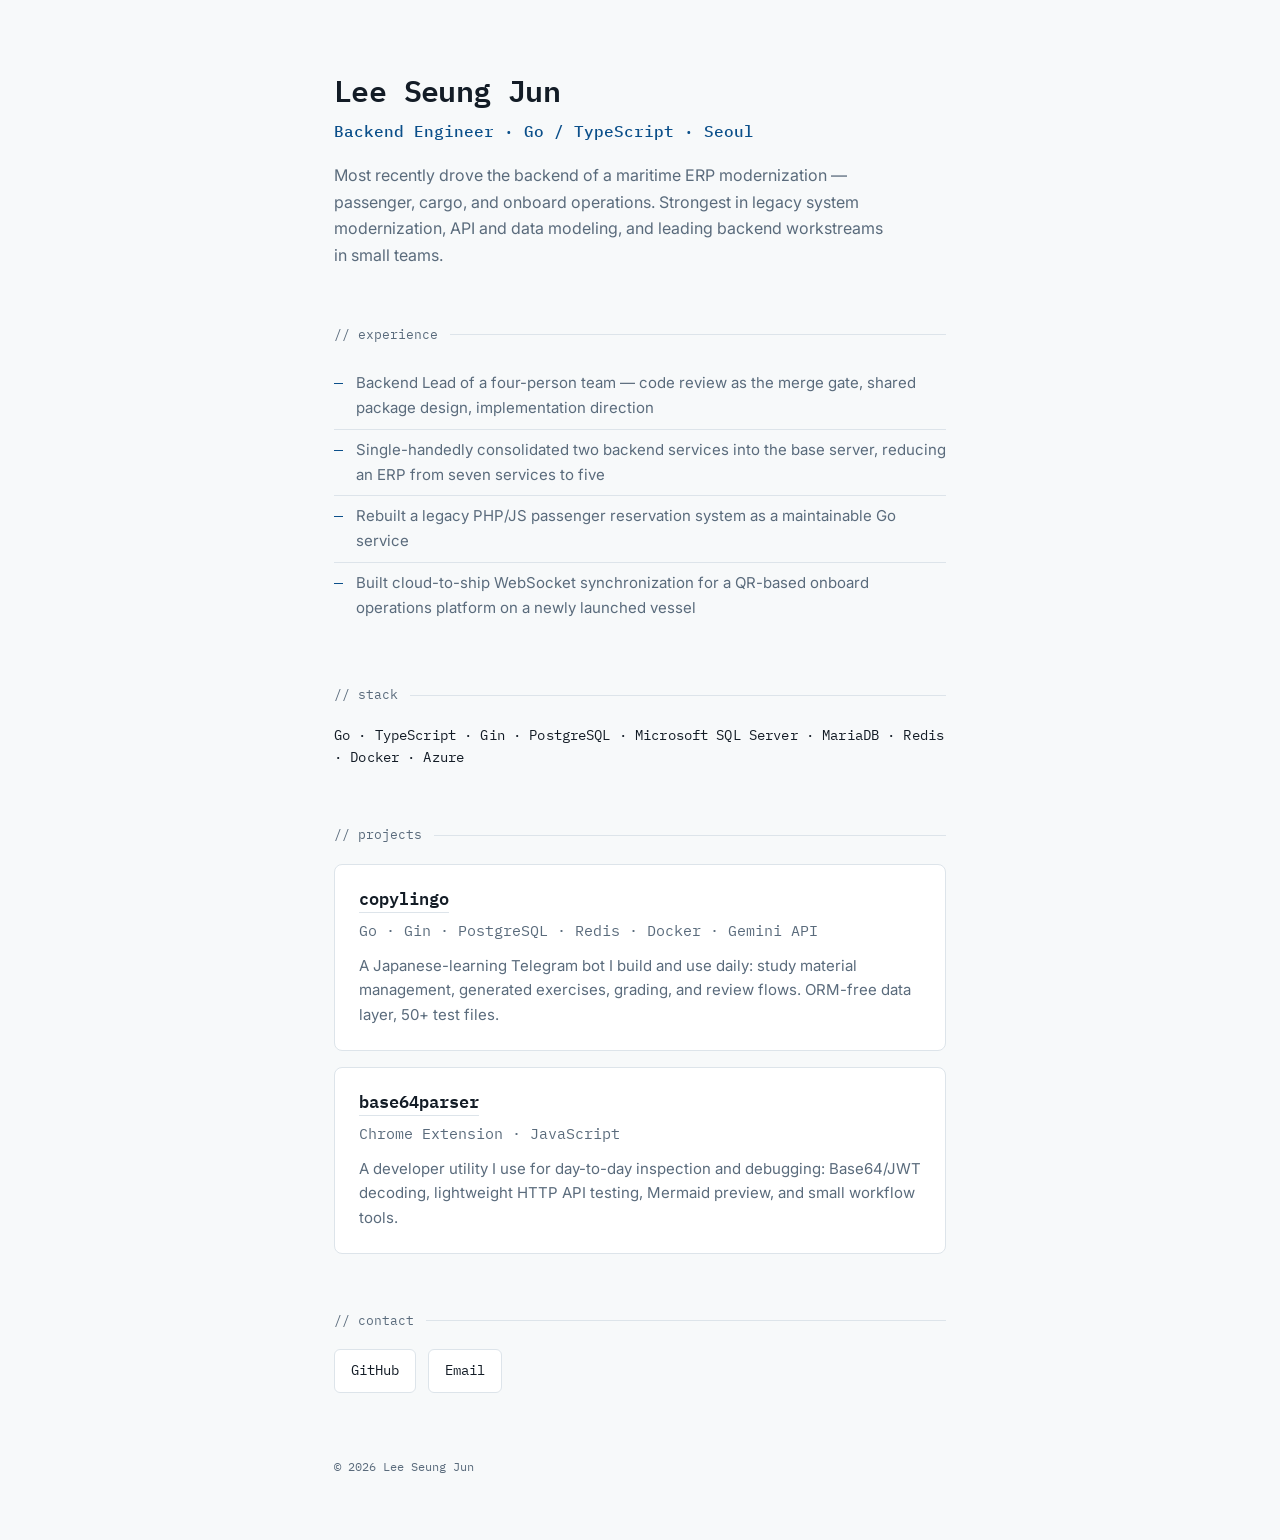
==== commit 6dca03cd: "Add experience and stack sections" ====
--- a/index.html
+++ b/index.html
@@ -37,6 +37,19 @@
   }
   .eyebrow::after{content:"";flex:1;height:1px;background:var(--line)}
 
+  /* experience & stack */
+  .exp{list-style:none}
+  .exp li{
+    color:var(--muted);font-size:15px;
+    padding:8px 0 8px 22px;position:relative;
+  }
+  .exp li::before{
+    content:"—";position:absolute;left:0;color:var(--accent);
+    font-family:"IBM Plex Mono",ui-monospace,monospace;
+  }
+  .exp li+li{border-top:1px solid var(--line)}
+  .stackline{font-size:13.5px;color:var(--ink);letter-spacing:.01em}
+
   /* projects */
   .proj{
     background:var(--card);border:1px solid var(--line);border-radius:8px;
@@ -75,6 +88,19 @@
     </p>
   </header>
 
+  <p class="eyebrow">// experience</p>
+
+  <ul class="exp">
+    <li>Backend Lead of a four-person team — code review as the merge gate, shared package design, implementation direction</li>
+    <li>Single-handedly consolidated two backend services into the base server, reducing an ERP from seven services to five</li>
+    <li>Rebuilt a legacy PHP/JS passenger reservation system as a maintainable Go service</li>
+    <li>Built cloud-to-ship WebSocket synchronization for a QR-based onboard operations platform on a newly launched vessel</li>
+  </ul>
+
+  <p class="eyebrow">// stack</p>
+
+  <p class="stackline mono">Go · TypeScript · Gin · PostgreSQL · Microsoft SQL Server · MariaDB · Redis · Docker · Azure</p>
+
   <p class="eyebrow">// projects</p>
 
   <article class="proj">
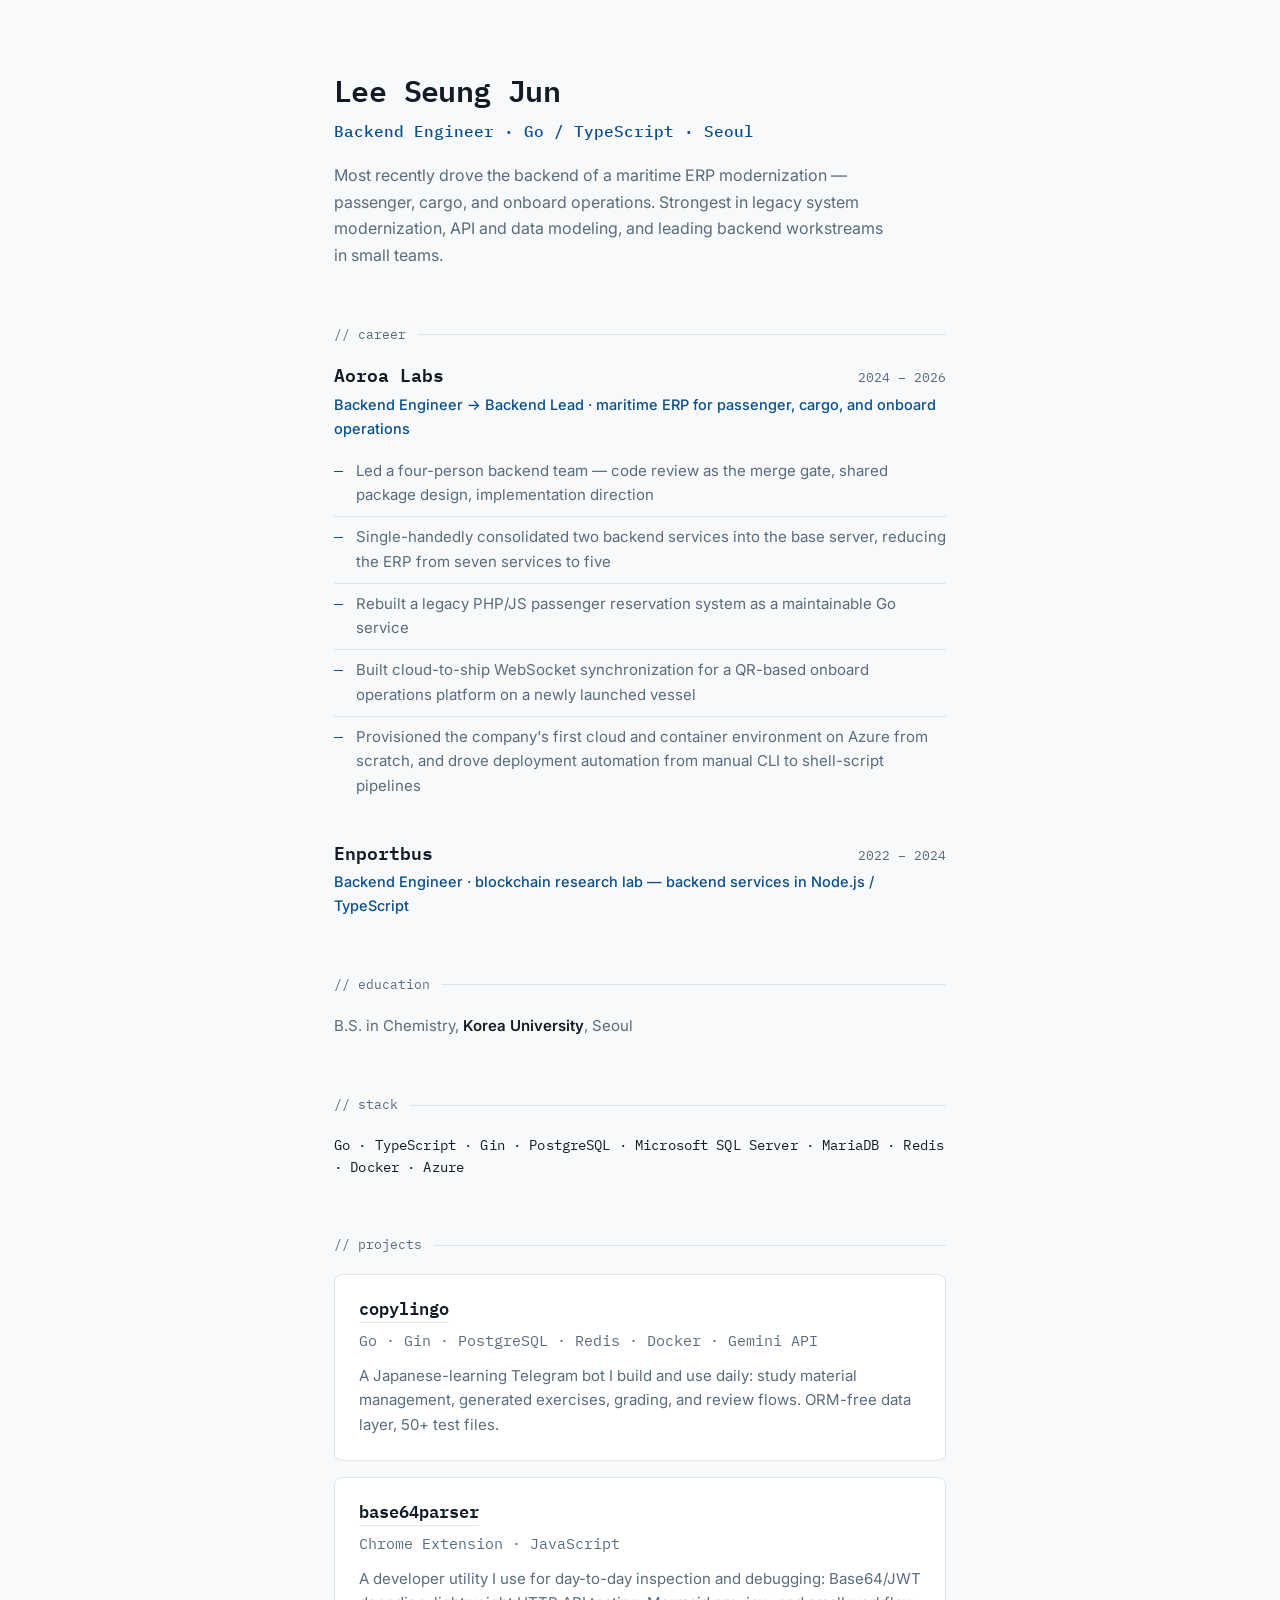
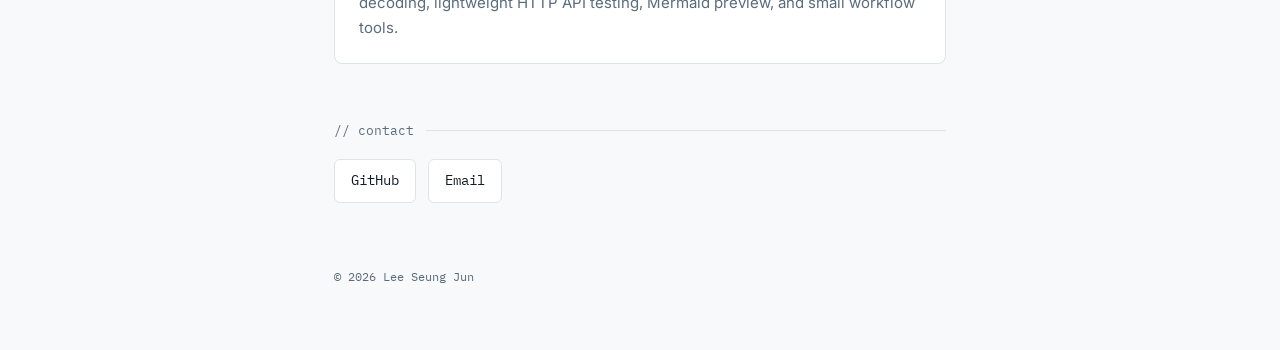
==== commit d2b1e85a: "Restructure into resume-style career section with education" ====
--- a/index.html
+++ b/index.html
@@ -37,8 +37,16 @@
   }
   .eyebrow::after{content:"";flex:1;height:1px;background:var(--line)}
 
-  /* experience & stack */
-  .exp{list-style:none}
+  /* career & stack */
+  .job{margin-bottom:34px}
+  .job:last-of-type{margin-bottom:0}
+  .jobhead{display:flex;align-items:baseline;justify-content:space-between;gap:16px}
+  .jobhead h2{font:600 18px/1.3 "IBM Plex Mono",ui-monospace,monospace}
+  .period{font-size:13px;color:var(--muted);white-space:nowrap}
+  .jobrole{margin-top:4px;color:var(--accent);font-size:14.5px;font-weight:500}
+  .edu{color:var(--muted);font-size:15px}
+  .edu strong{color:var(--ink);font-weight:600}
+  .exp{list-style:none;margin-top:10px}
   .exp li{
     color:var(--muted);font-size:15px;
     padding:8px 0 8px 22px;position:relative;
@@ -88,14 +96,34 @@
     </p>
   </header>
 
-  <p class="eyebrow">// experience</p>
+  <p class="eyebrow">// career</p>
 
-  <ul class="exp">
-    <li>Backend Lead of a four-person team — code review as the merge gate, shared package design, implementation direction</li>
-    <li>Single-handedly consolidated two backend services into the base server, reducing an ERP from seven services to five</li>
-    <li>Rebuilt a legacy PHP/JS passenger reservation system as a maintainable Go service</li>
-    <li>Built cloud-to-ship WebSocket synchronization for a QR-based onboard operations platform on a newly launched vessel</li>
-  </ul>
+  <section class="job">
+    <div class="jobhead">
+      <h2>Aoroa Labs</h2>
+      <span class="period mono">2024 – 2026</span>
+    </div>
+    <p class="jobrole">Backend Engineer → Backend Lead · maritime ERP for passenger, cargo, and onboard operations</p>
+    <ul class="exp">
+      <li>Led a four-person backend team — code review as the merge gate, shared package design, implementation direction</li>
+      <li>Single-handedly consolidated two backend services into the base server, reducing the ERP from seven services to five</li>
+      <li>Rebuilt a legacy PHP/JS passenger reservation system as a maintainable Go service</li>
+      <li>Built cloud-to-ship WebSocket synchronization for a QR-based onboard operations platform on a newly launched vessel</li>
+      <li>Provisioned the company's first cloud and container environment on Azure from scratch, and drove deployment automation from manual CLI to shell-script pipelines</li>
+    </ul>
+  </section>
+
+  <section class="job">
+    <div class="jobhead">
+      <h2>Enportbus</h2>
+      <span class="period mono">2022 – 2024</span>
+    </div>
+    <p class="jobrole">Backend Engineer · blockchain research lab — backend services in Node.js / TypeScript</p>
+  </section>
+
+  <p class="eyebrow">// education</p>
+
+  <p class="edu">B.S. in Chemistry, <strong>Korea University</strong>, Seoul</p>
 
   <p class="eyebrow">// stack</p>
 
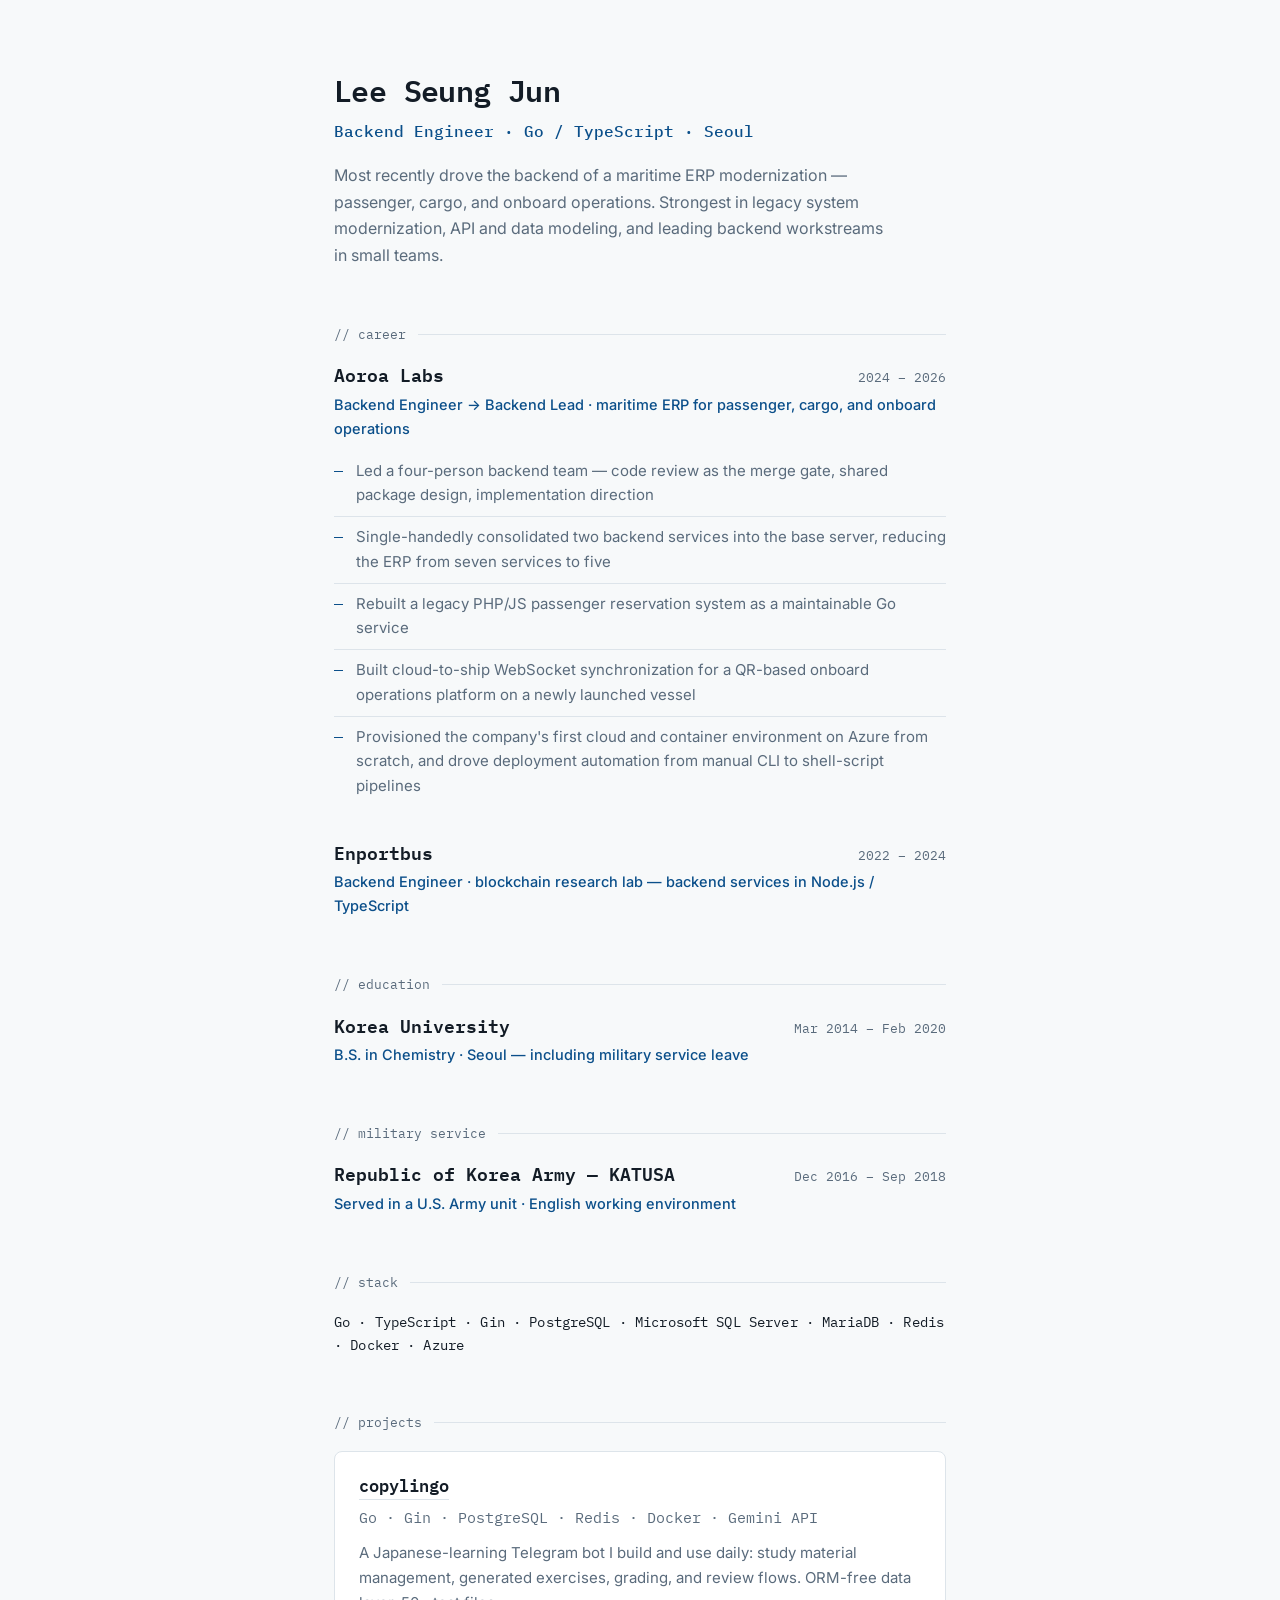
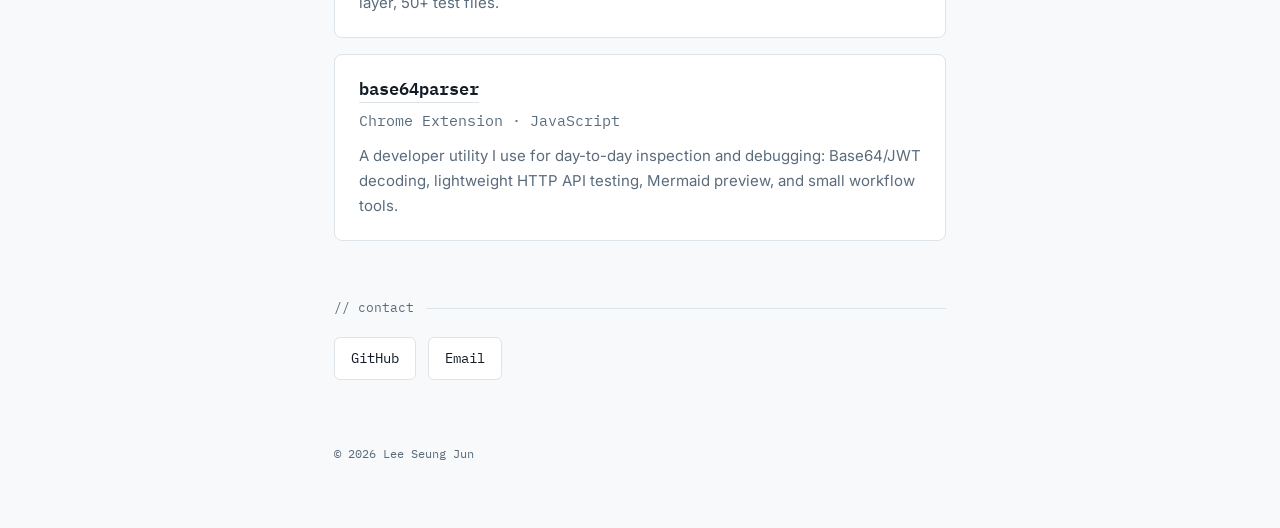
==== commit 254c827d: "Add education and military service sections" ====
--- a/index.html
+++ b/index.html
@@ -123,7 +123,23 @@
 
   <p class="eyebrow">// education</p>
 
-  <p class="edu">B.S. in Chemistry, <strong>Korea University</strong>, Seoul</p>
+  <section class="job">
+    <div class="jobhead">
+      <h2>Korea University</h2>
+      <span class="period mono">Mar 2014 – Feb 2020</span>
+    </div>
+    <p class="jobrole">B.S. in Chemistry · Seoul — including military service leave</p>
+  </section>
+
+  <p class="eyebrow">// military service</p>
+
+  <section class="job">
+    <div class="jobhead">
+      <h2>Republic of Korea Army — KATUSA</h2>
+      <span class="period mono">Dec 2016 – Sep 2018</span>
+    </div>
+    <p class="jobrole">Served in a U.S. Army unit · English working environment</p>
+  </section>
 
   <p class="eyebrow">// stack</p>
 
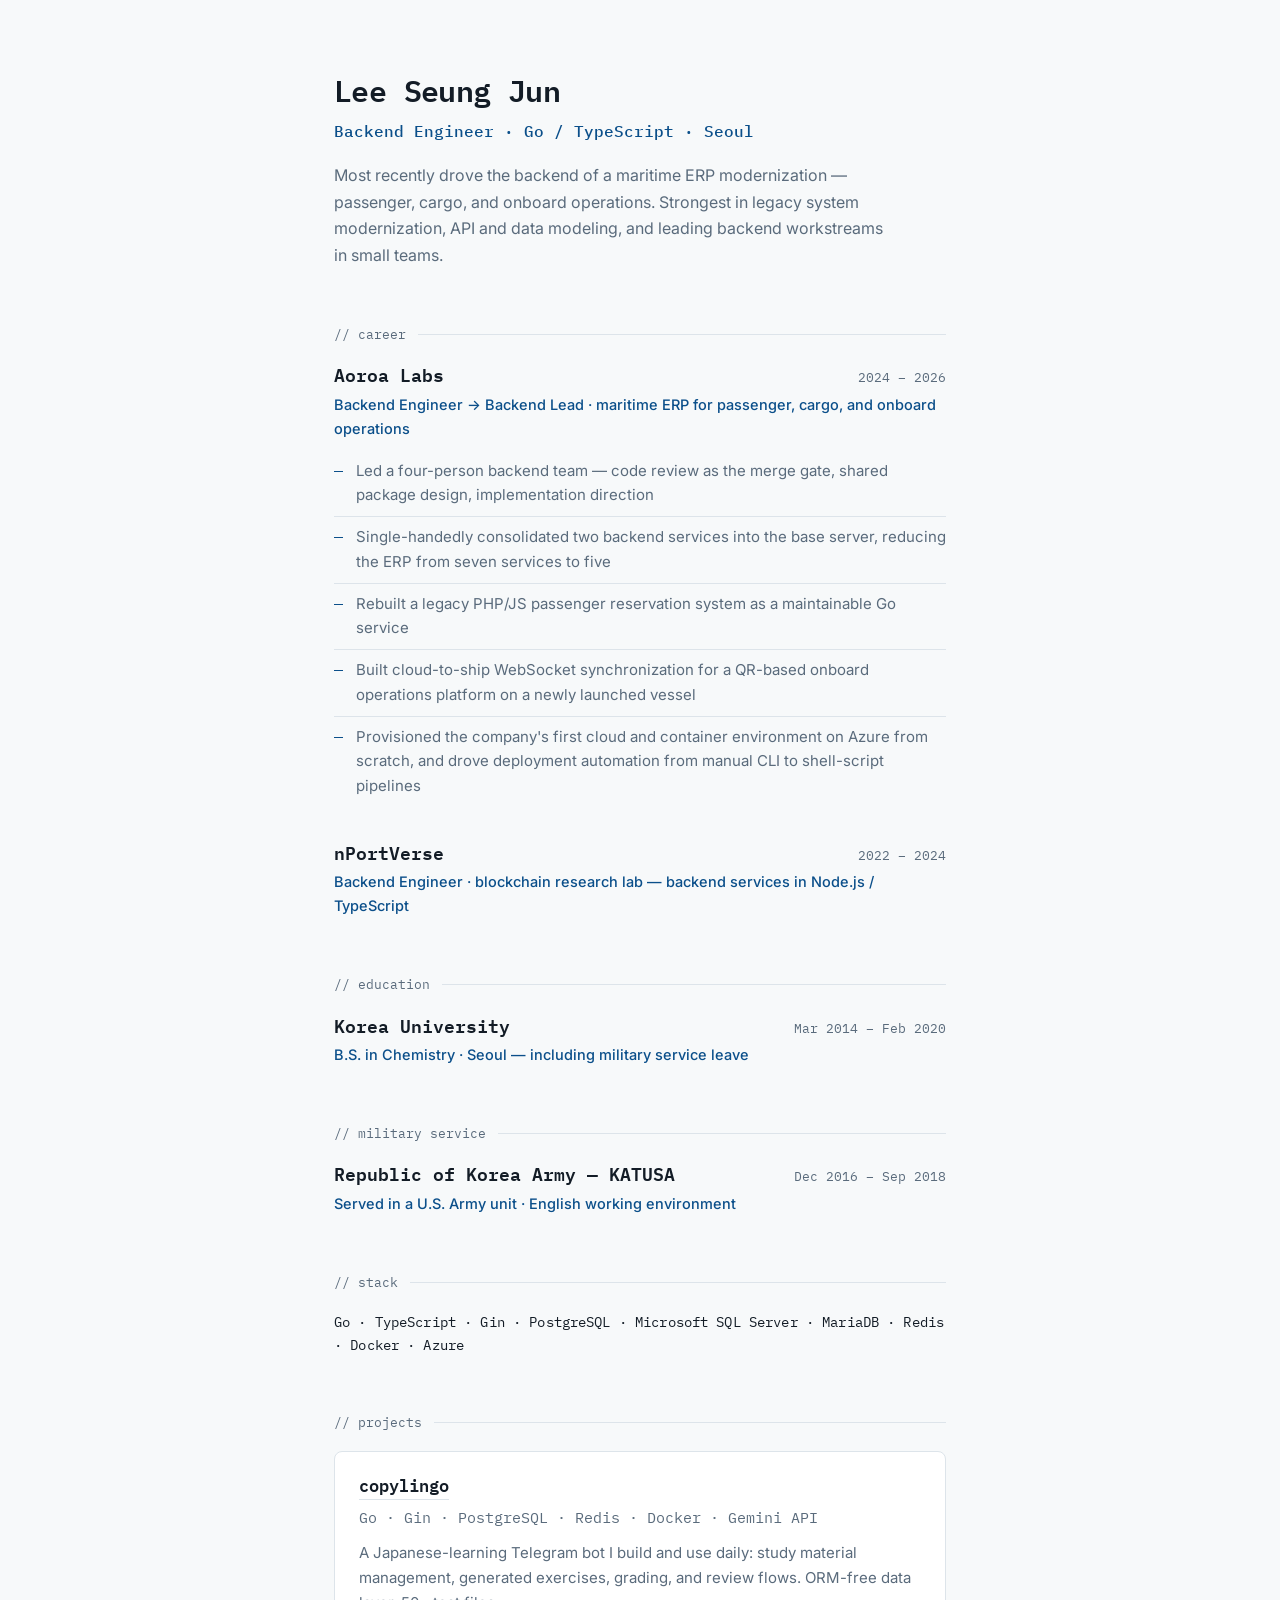
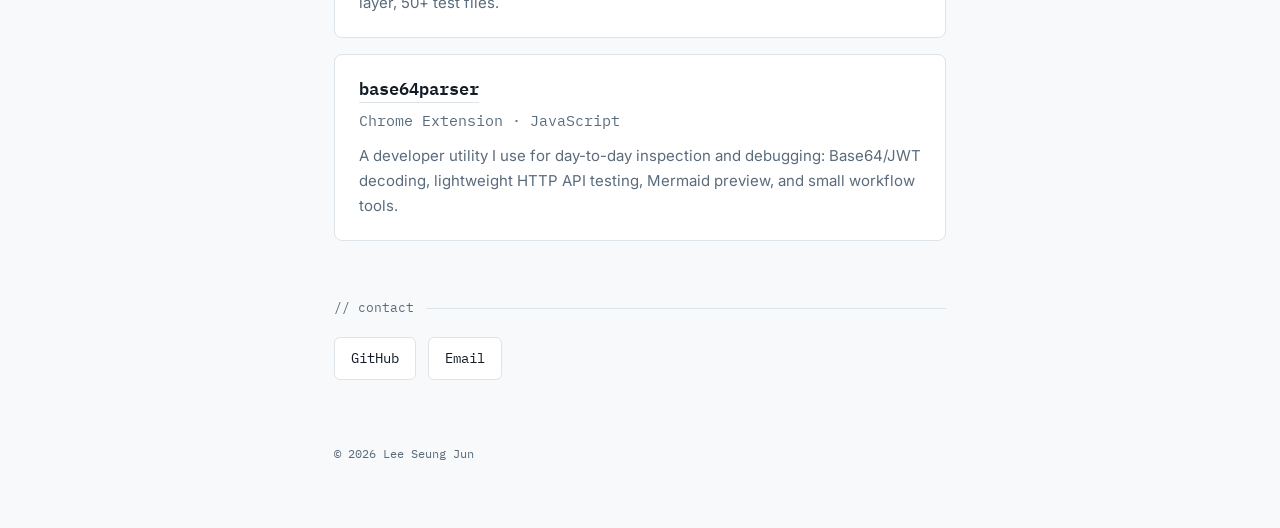
==== commit c747dbe5: "Correct company name to nPortVerse" ====
--- a/index.html
+++ b/index.html
@@ -115,7 +115,7 @@
 
   <section class="job">
     <div class="jobhead">
-      <h2>Enportbus</h2>
+      <h2>nPortVerse</h2>
       <span class="period mono">2022 – 2024</span>
     </div>
     <p class="jobrole">Backend Engineer · blockchain research lab — backend services in Node.js / TypeScript</p>
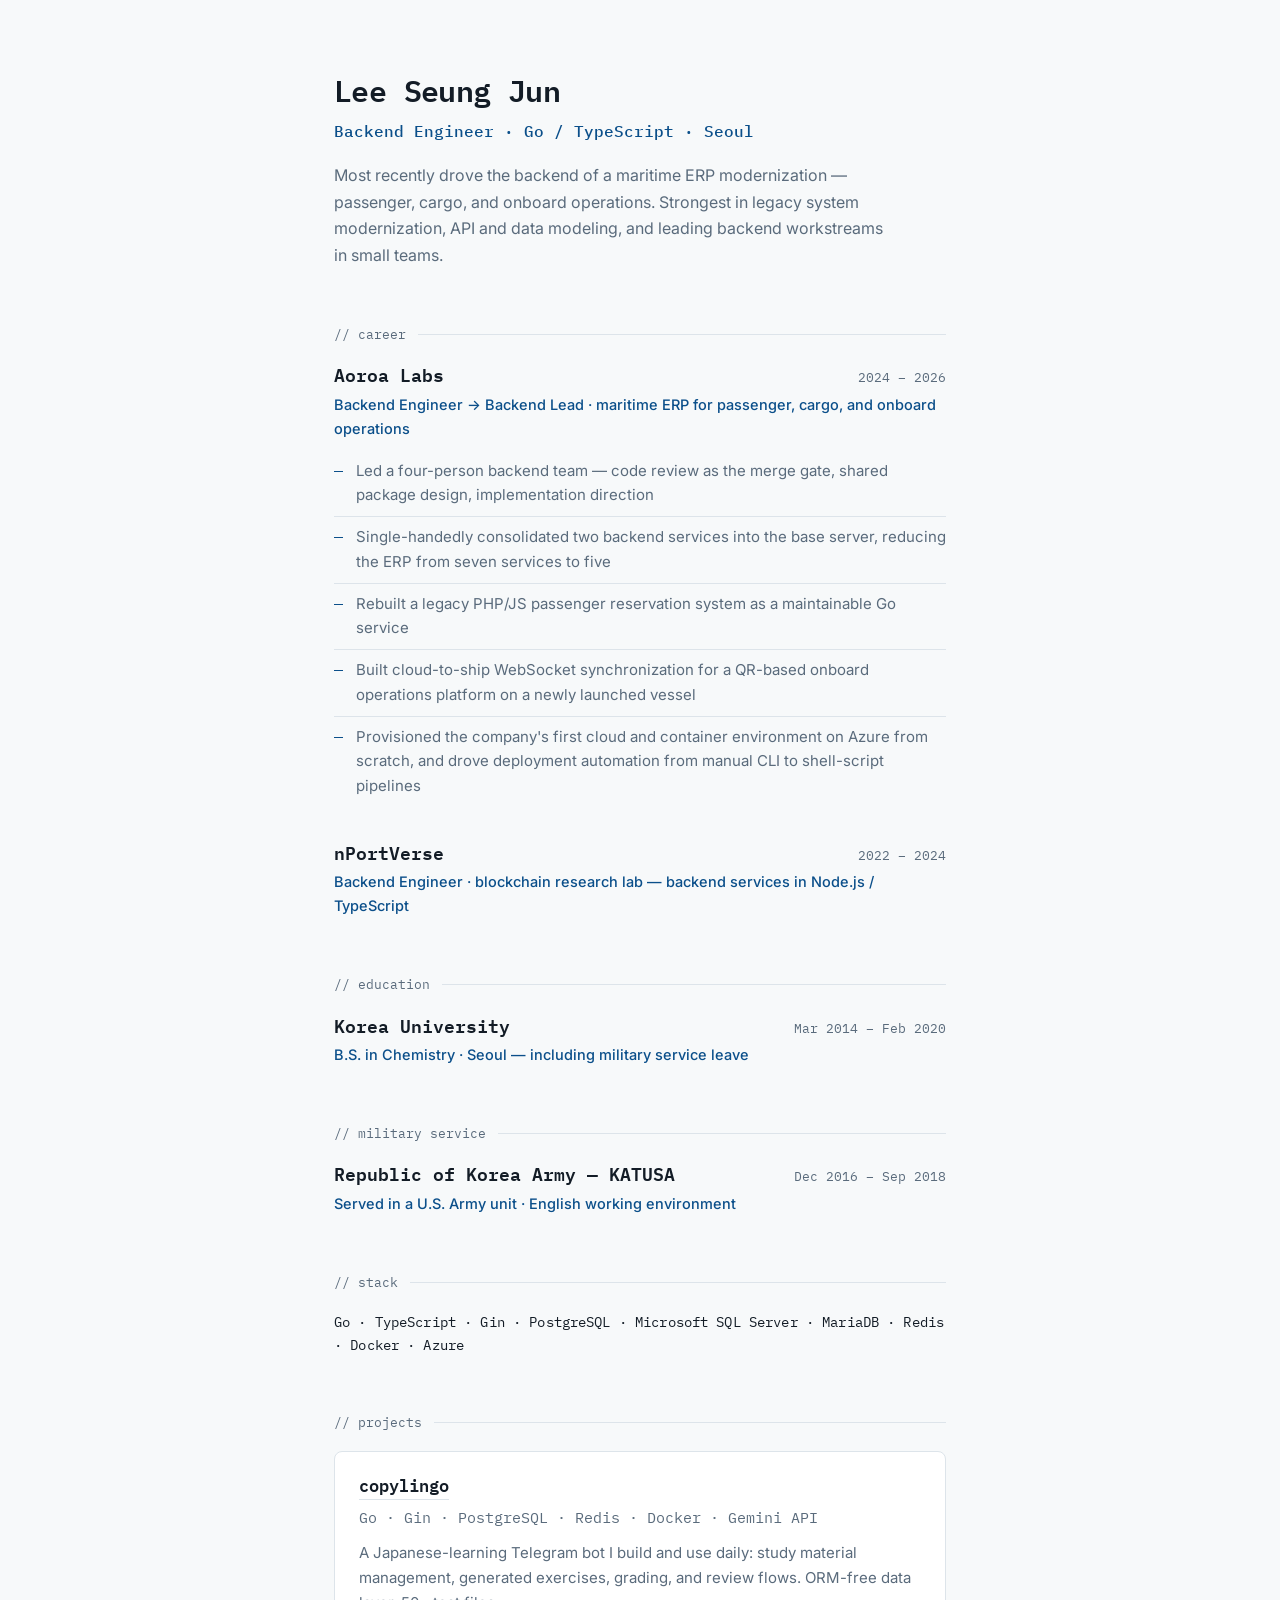
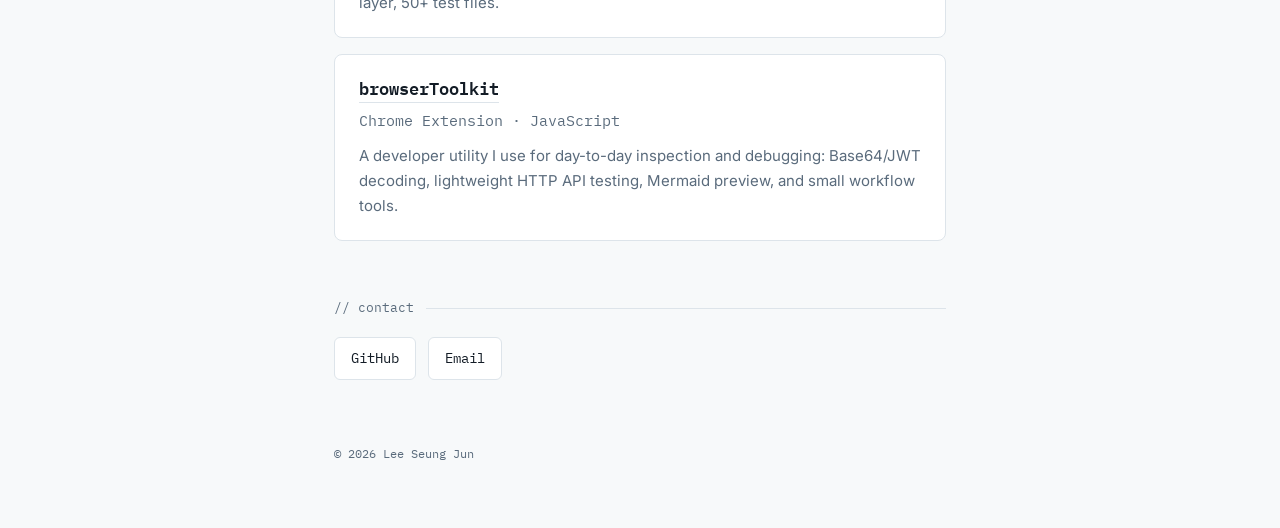
==== commit 34c92d4d: "Update project reference: base64parser renamed to browserToolkit" ====
--- a/index.html
+++ b/index.html
@@ -158,7 +158,7 @@
   </article>
 
   <article class="proj">
-    <h2><a href="https://github.com/steamdollar/base64parser">base64parser</a></h2>
+    <h2><a href="https://github.com/steamdollar/browserToolkit">browserToolkit</a></h2>
     <p class="stack">Chrome Extension · JavaScript</p>
     <p>
       A developer utility I use for day-to-day inspection and debugging:
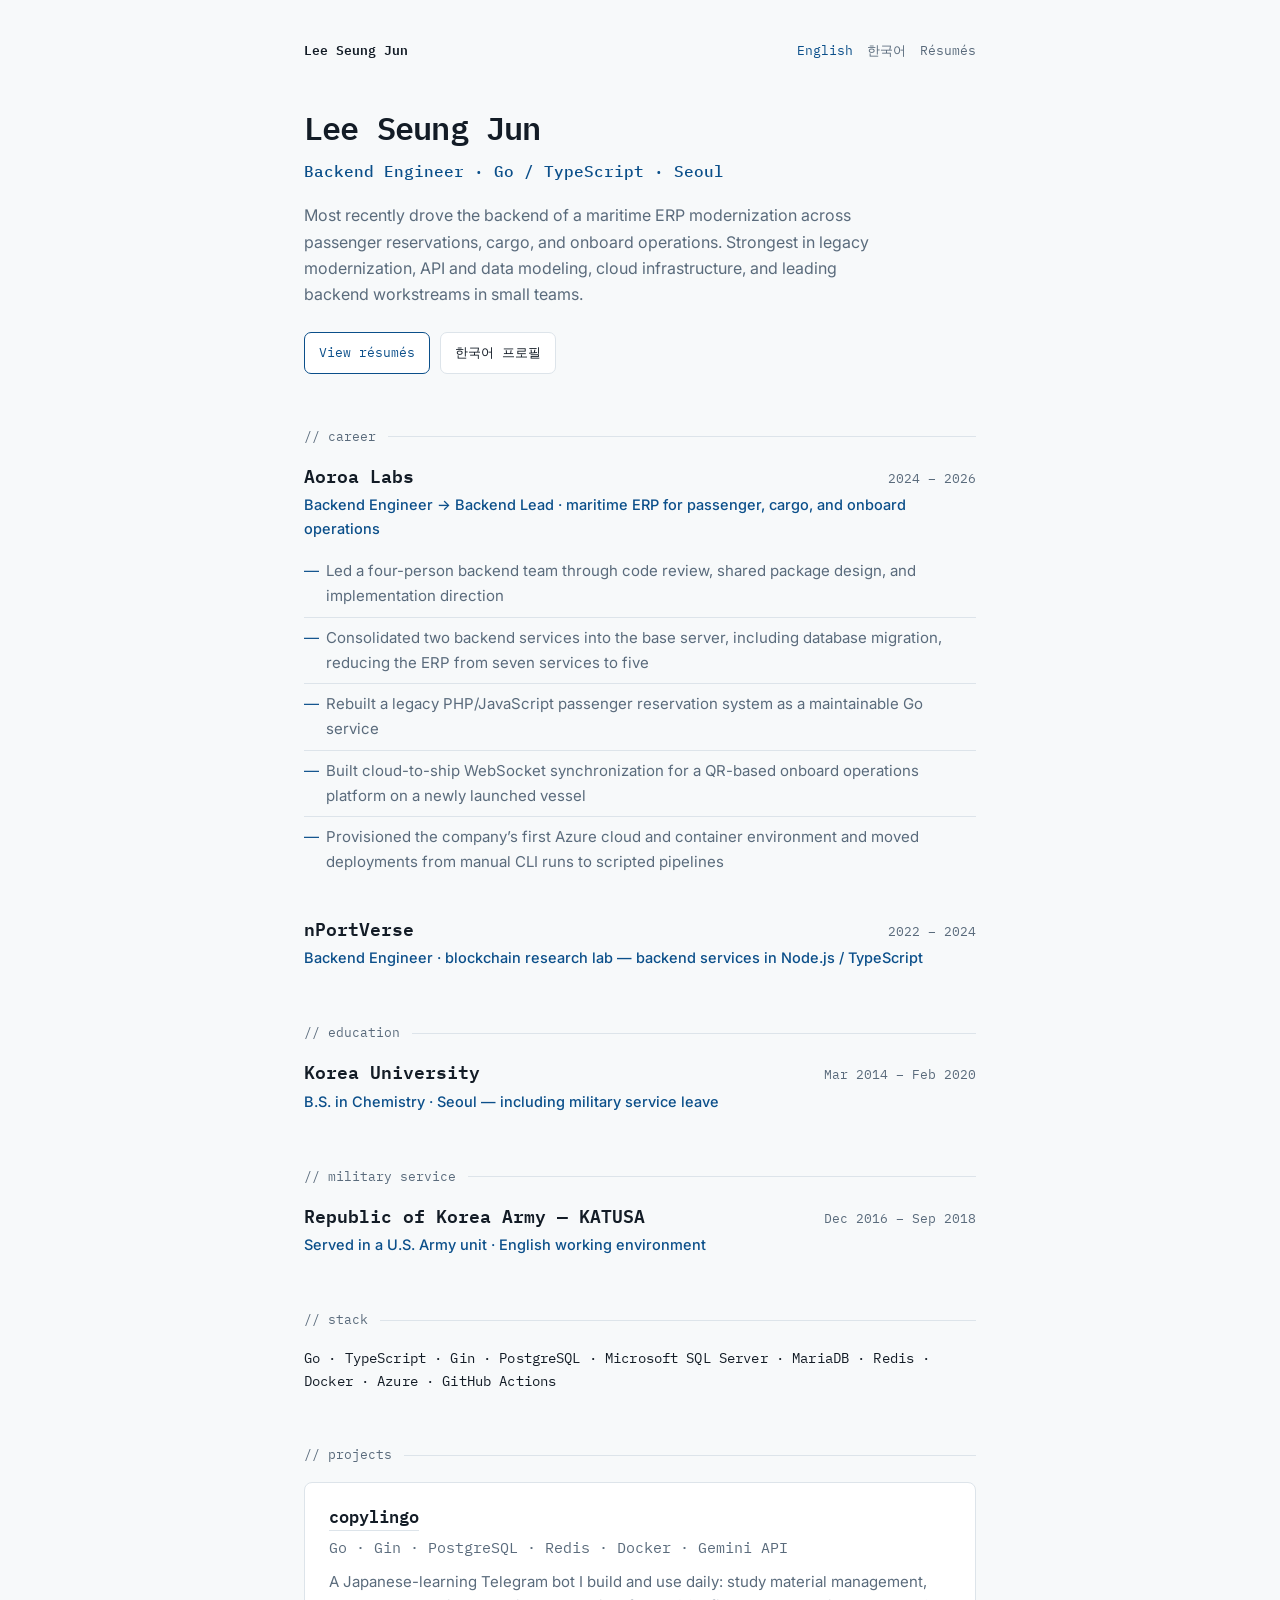
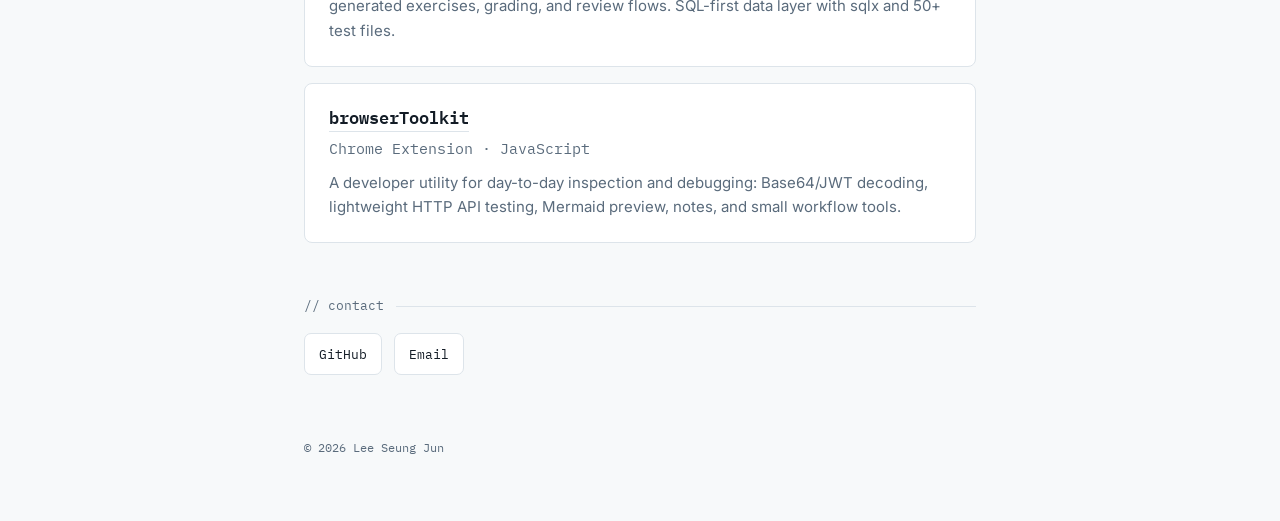
==== commit b3ae2731: "Add multilingual portfolio navigation" ====
--- a/index.html
+++ b/index.html
@@ -1,99 +1,39 @@
 <!doctype html>
 <html lang="en">
 <head>
-<meta charset="utf-8">
-<meta name="viewport" content="width=device-width, initial-scale=1">
-<title>Lee Seung Jun — Backend Engineer</title>
-<meta name="description" content="Backend engineer in Seoul. Go, TypeScript, relational databases, cloud deployments.">
-<link rel="preconnect" href="https://fonts.googleapis.com">
-<link rel="preconnect" href="https://fonts.gstatic.com" crossorigin>
-<link href="https://fonts.googleapis.com/css2?family=IBM+Plex+Mono:wght@400;500;600&family=Inter:wght@400;500;600&display=swap" rel="stylesheet">
-<style>
-  :root{
-    --bg:#f7f9fa; --ink:#131c26; --muted:#5a6b7c;
-    --accent:#0b4f8a; --line:#dde4ea; --card:#ffffff;
-  }
-  *{box-sizing:border-box;margin:0;padding:0}
-  html{scroll-behavior:smooth}
-  @media (prefers-reduced-motion:reduce){html{scroll-behavior:auto}}
-  body{
-    background:var(--bg); color:var(--ink);
-    font:16px/1.65 "Inter",system-ui,sans-serif;
-    -webkit-font-smoothing:antialiased;
-  }
-  .wrap{max-width:660px;margin:0 auto;padding:72px 24px 64px}
-  .mono{font-family:"IBM Plex Mono",ui-monospace,monospace}
-
-  /* header */
-  h1{font:600 30px/1.2 "IBM Plex Mono",ui-monospace,monospace;letter-spacing:-.02em}
-  .role{margin-top:10px;color:var(--accent);font-weight:500}
-  .lede{margin-top:18px;color:var(--muted);max-width:56ch}
-
-  /* section eyebrow styled as a code comment — quiet, engineer's-document register */
-  .eyebrow{
-    font-family:"IBM Plex Mono",ui-monospace,monospace;
-    font-size:13px;color:var(--muted);
-    margin:56px 0 18px;display:flex;align-items:center;gap:12px;
-  }
-  .eyebrow::after{content:"";flex:1;height:1px;background:var(--line)}
-
-  /* career & stack */
-  .job{margin-bottom:34px}
-  .job:last-of-type{margin-bottom:0}
-  .jobhead{display:flex;align-items:baseline;justify-content:space-between;gap:16px}
-  .jobhead h2{font:600 18px/1.3 "IBM Plex Mono",ui-monospace,monospace}
-  .period{font-size:13px;color:var(--muted);white-space:nowrap}
-  .jobrole{margin-top:4px;color:var(--accent);font-size:14.5px;font-weight:500}
-  .edu{color:var(--muted);font-size:15px}
-  .edu strong{color:var(--ink);font-weight:600}
-  .exp{list-style:none;margin-top:10px}
-  .exp li{
-    color:var(--muted);font-size:15px;
-    padding:8px 0 8px 22px;position:relative;
-  }
-  .exp li::before{
-    content:"—";position:absolute;left:0;color:var(--accent);
-    font-family:"IBM Plex Mono",ui-monospace,monospace;
-  }
-  .exp li+li{border-top:1px solid var(--line)}
-  .stackline{font-size:13.5px;color:var(--ink);letter-spacing:.01em}
-
-  /* projects */
-  .proj{
-    background:var(--card);border:1px solid var(--line);border-radius:8px;
-    padding:22px 24px;margin-bottom:16px;
-  }
-  .proj h2{font:600 17px/1.3 "IBM Plex Mono",ui-monospace,monospace}
-  .proj h2 a{color:var(--ink);text-decoration:none;border-bottom:1px solid var(--line)}
-  .proj h2 a:hover,.proj h2 a:focus-visible{color:var(--accent);border-color:var(--accent)}
-  .stack{margin-top:6px;font-family:"IBM Plex Mono",ui-monospace,monospace;font-size:12.5px;color:var(--accent)}
-  .proj p{margin-top:10px;color:var(--muted);font-size:15px}
-
-  /* contact */
-  .links{display:flex;flex-wrap:wrap;gap:12px}
-  .links a{
-    font-family:"IBM Plex Mono",ui-monospace,monospace;font-size:14px;
-    color:var(--ink);text-decoration:none;
-    border:1px solid var(--line);border-radius:6px;padding:9px 16px;background:var(--card);
-  }
-  .links a:hover,.links a:focus-visible{border-color:var(--accent);color:var(--accent)}
-  a:focus-visible{outline:2px solid var(--accent);outline-offset:2px}
-
-  footer{margin-top:64px;font-family:"IBM Plex Mono",ui-monospace,monospace;font-size:12px;color:var(--muted)}
-</style>
+  <meta charset="utf-8">
+  <meta name="viewport" content="width=device-width, initial-scale=1">
+  <title>Lee Seung Jun — Backend Engineer</title>
+  <meta name="description" content="Backend engineer in Seoul working with Go, TypeScript, relational databases, and Azure.">
+  <link rel="preconnect" href="https://fonts.googleapis.com">
+  <link rel="preconnect" href="https://fonts.gstatic.com" crossorigin>
+  <link href="https://fonts.googleapis.com/css2?family=IBM+Plex+Mono:wght@400;500;600&family=Inter:wght@400;500;600&display=swap" rel="stylesheet">
+  <link rel="stylesheet" href="/assets/site.css">
 </head>
 <body>
 <main class="wrap">
+  <nav class="topbar mono" aria-label="Primary navigation">
+    <a class="brand" href="/">Lee Seung Jun</a>
+    <div class="nav">
+      <a href="/" aria-current="page">English</a>
+      <a href="/ko/">한국어</a>
+      <a href="/resume/">Résumés</a>
+    </div>
+  </nav>
 
   <header>
     <h1>Lee Seung Jun</h1>
     <p class="role mono">Backend Engineer · Go / TypeScript · Seoul</p>
     <p class="lede">
-      Most recently drove the backend of a maritime ERP modernization —
-      passenger, cargo, and onboard operations. Strongest in legacy system
-      modernization, API and data modeling, and leading backend workstreams
-      in small teams.
+      Most recently drove the backend of a maritime ERP modernization across
+      passenger reservations, cargo, and onboard operations. Strongest in legacy
+      modernization, API and data modeling, cloud infrastructure, and leading
+      backend workstreams in small teams.
     </p>
+    <div class="actions">
+      <a class="button primary" href="/resume/">View résumés</a>
+      <a class="button" href="/ko/">한국어 프로필</a>
+    </div>
   </header>
 
   <p class="eyebrow">// career</p>
@@ -105,11 +45,11 @@
     </div>
     <p class="jobrole">Backend Engineer → Backend Lead · maritime ERP for passenger, cargo, and onboard operations</p>
     <ul class="exp">
-      <li>Led a four-person backend team — code review as the merge gate, shared package design, implementation direction</li>
-      <li>Single-handedly consolidated two backend services into the base server, reducing the ERP from seven services to five</li>
-      <li>Rebuilt a legacy PHP/JS passenger reservation system as a maintainable Go service</li>
+      <li>Led a four-person backend team through code review, shared package design, and implementation direction</li>
+      <li>Consolidated two backend services into the base server, including database migration, reducing the ERP from seven services to five</li>
+      <li>Rebuilt a legacy PHP/JavaScript passenger reservation system as a maintainable Go service</li>
       <li>Built cloud-to-ship WebSocket synchronization for a QR-based onboard operations platform on a newly launched vessel</li>
-      <li>Provisioned the company's first cloud and container environment on Azure from scratch, and drove deployment automation from manual CLI to shell-script pipelines</li>
+      <li>Provisioned the company’s first Azure cloud and container environment and moved deployments from manual CLI runs to scripted pipelines</li>
     </ul>
   </section>
 
@@ -142,43 +82,29 @@
   </section>
 
   <p class="eyebrow">// stack</p>
-
-  <p class="stackline mono">Go · TypeScript · Gin · PostgreSQL · Microsoft SQL Server · MariaDB · Redis · Docker · Azure</p>
+  <p class="stackline mono">Go · TypeScript · Gin · PostgreSQL · Microsoft SQL Server · MariaDB · Redis · Docker · Azure · GitHub Actions</p>
 
   <p class="eyebrow">// projects</p>
 
   <article class="proj">
     <h2><a href="https://github.com/steamdollar/copylingo">copylingo</a></h2>
     <p class="stack">Go · Gin · PostgreSQL · Redis · Docker · Gemini API</p>
-    <p>
-      A Japanese-learning Telegram bot I build and use daily: study material
-      management, generated exercises, grading, and review flows.
-      ORM-free data layer, 50+ test files.
-    </p>
+    <p>A Japanese-learning Telegram bot I build and use daily: study material management, generated exercises, grading, and review flows. SQL-first data layer with sqlx and 50+ test files.</p>
   </article>
 
   <article class="proj">
     <h2><a href="https://github.com/steamdollar/browserToolkit">browserToolkit</a></h2>
     <p class="stack">Chrome Extension · JavaScript</p>
-    <p>
-      A developer utility I use for day-to-day inspection and debugging:
-      Base64/JWT decoding, lightweight HTTP API testing, Mermaid preview,
-      and small workflow tools.
-    </p>
+    <p>A developer utility for day-to-day inspection and debugging: Base64/JWT decoding, lightweight HTTP API testing, Mermaid preview, notes, and small workflow tools.</p>
   </article>
 
   <p class="eyebrow">// contact</p>
-
   <nav class="links" aria-label="Contact links">
-    <a href="https://github.com/steamdollar">GitHub</a>
-    <!-- TODO: LinkedIn URL 확정 후 주석 해제
-    <a href="https://www.linkedin.com/in/YOUR_HANDLE">LinkedIn</a>
-    -->
-    <a href="mailto:loerain111@gmail.com">Email</a>
+    <a class="button" href="https://github.com/steamdollar">GitHub</a>
+    <a class="button" href="mailto:loerain111@gmail.com">Email</a>
   </nav>
 
   <footer>© 2026 Lee Seung Jun</footer>
-
 </main>
 </body>
-</html>
+</html>
--- a/assets/site.css
+++ b/assets/site.css
@@ -0,0 +1,123 @@
+:root {
+  --bg: #f7f9fa;
+  --ink: #131c26;
+  --muted: #5a6b7c;
+  --accent: #0b4f8a;
+  --line: #dde4ea;
+  --card: #ffffff;
+}
+
+* { box-sizing: border-box; margin: 0; padding: 0; }
+html { scroll-behavior: smooth; }
+@media (prefers-reduced-motion: reduce) { html { scroll-behavior: auto; } }
+
+body {
+  background: var(--bg);
+  color: var(--ink);
+  font: 16px/1.65 "Inter", system-ui, -apple-system, BlinkMacSystemFont, "Segoe UI", sans-serif;
+  -webkit-font-smoothing: antialiased;
+}
+
+a { color: inherit; }
+a:focus-visible { outline: 2px solid var(--accent); outline-offset: 3px; }
+
+.wrap { max-width: 720px; margin: 0 auto; padding: 40px 24px 64px; }
+.mono { font-family: "IBM Plex Mono", ui-monospace, SFMono-Regular, Consolas, monospace; }
+
+.topbar {
+  display: flex;
+  justify-content: space-between;
+  align-items: center;
+  gap: 20px;
+  margin-bottom: 48px;
+  font-size: 13px;
+}
+
+.brand { font-weight: 600; text-decoration: none; }
+.nav { display: flex; flex-wrap: wrap; justify-content: flex-end; gap: 8px 14px; }
+.nav a { color: var(--muted); text-decoration: none; }
+.nav a:hover, .nav a[aria-current="page"] { color: var(--accent); }
+
+h1 {
+  font: 600 32px/1.2 "IBM Plex Mono", ui-monospace, monospace;
+  letter-spacing: -0.025em;
+}
+
+.role { margin-top: 10px; color: var(--accent); font-weight: 500; }
+.lede { margin-top: 18px; color: var(--muted); max-width: 60ch; }
+
+.actions { display: flex; flex-wrap: wrap; gap: 10px; margin-top: 24px; }
+.button {
+  display: inline-flex;
+  align-items: center;
+  justify-content: center;
+  min-height: 42px;
+  padding: 9px 14px;
+  border: 1px solid var(--line);
+  border-radius: 7px;
+  background: var(--card);
+  font-family: "IBM Plex Mono", ui-monospace, monospace;
+  font-size: 13px;
+  text-decoration: none;
+}
+.button.primary { border-color: var(--accent); color: var(--accent); }
+.button:hover { border-color: var(--accent); color: var(--accent); }
+
+.eyebrow {
+  display: flex;
+  align-items: center;
+  gap: 12px;
+  margin: 54px 0 18px;
+  color: var(--muted);
+  font: 13px/1.4 "IBM Plex Mono", ui-monospace, monospace;
+}
+.eyebrow::after { content: ""; flex: 1; height: 1px; background: var(--line); }
+
+.job { margin-bottom: 34px; }
+.job:last-of-type { margin-bottom: 0; }
+.jobhead { display: flex; align-items: baseline; justify-content: space-between; gap: 16px; }
+.jobhead h2 { font: 600 18px/1.3 "IBM Plex Mono", ui-monospace, monospace; }
+.period { color: var(--muted); font-size: 13px; white-space: nowrap; }
+.jobrole { margin-top: 4px; color: var(--accent); font-size: 14.5px; font-weight: 500; }
+.exp { list-style: none; margin-top: 10px; }
+.exp li { position: relative; padding: 8px 0 8px 22px; color: var(--muted); font-size: 15px; }
+.exp li::before { content: "—"; position: absolute; left: 0; color: var(--accent); }
+.exp li + li { border-top: 1px solid var(--line); }
+.stackline { font-size: 13.5px; letter-spacing: .01em; }
+
+.grid { display: grid; grid-template-columns: repeat(2, minmax(0, 1fr)); gap: 16px; }
+.card, .proj {
+  background: var(--card);
+  border: 1px solid var(--line);
+  border-radius: 8px;
+  padding: 22px 24px;
+}
+.card h2, .proj h2 { font: 600 17px/1.3 "IBM Plex Mono", ui-monospace, monospace; }
+.card p, .proj p { margin-top: 10px; color: var(--muted); font-size: 15px; }
+.card .meta, .stack { margin-top: 7px; color: var(--accent); font: 12.5px/1.5 "IBM Plex Mono", ui-monospace, monospace; }
+.proj + .proj { margin-top: 16px; }
+.proj h2 a { text-decoration: none; border-bottom: 1px solid var(--line); }
+.proj h2 a:hover { color: var(--accent); border-color: var(--accent); }
+
+.notice {
+  margin-top: 22px;
+  padding: 16px 18px;
+  border-left: 3px solid var(--accent);
+  background: var(--card);
+  color: var(--muted);
+  font-size: 14px;
+}
+
+.links { display: flex; flex-wrap: wrap; gap: 12px; }
+.links a { text-decoration: none; }
+
+footer { margin-top: 64px; color: var(--muted); font: 12px/1.5 "IBM Plex Mono", ui-monospace, monospace; }
+
+@media (max-width: 620px) {
+  .wrap { padding-top: 24px; }
+  .topbar { align-items: flex-start; margin-bottom: 38px; }
+  .nav { max-width: 220px; }
+  .jobhead { display: block; }
+  .period { display: block; margin-top: 3px; }
+  .grid { grid-template-columns: 1fr; }
+}
